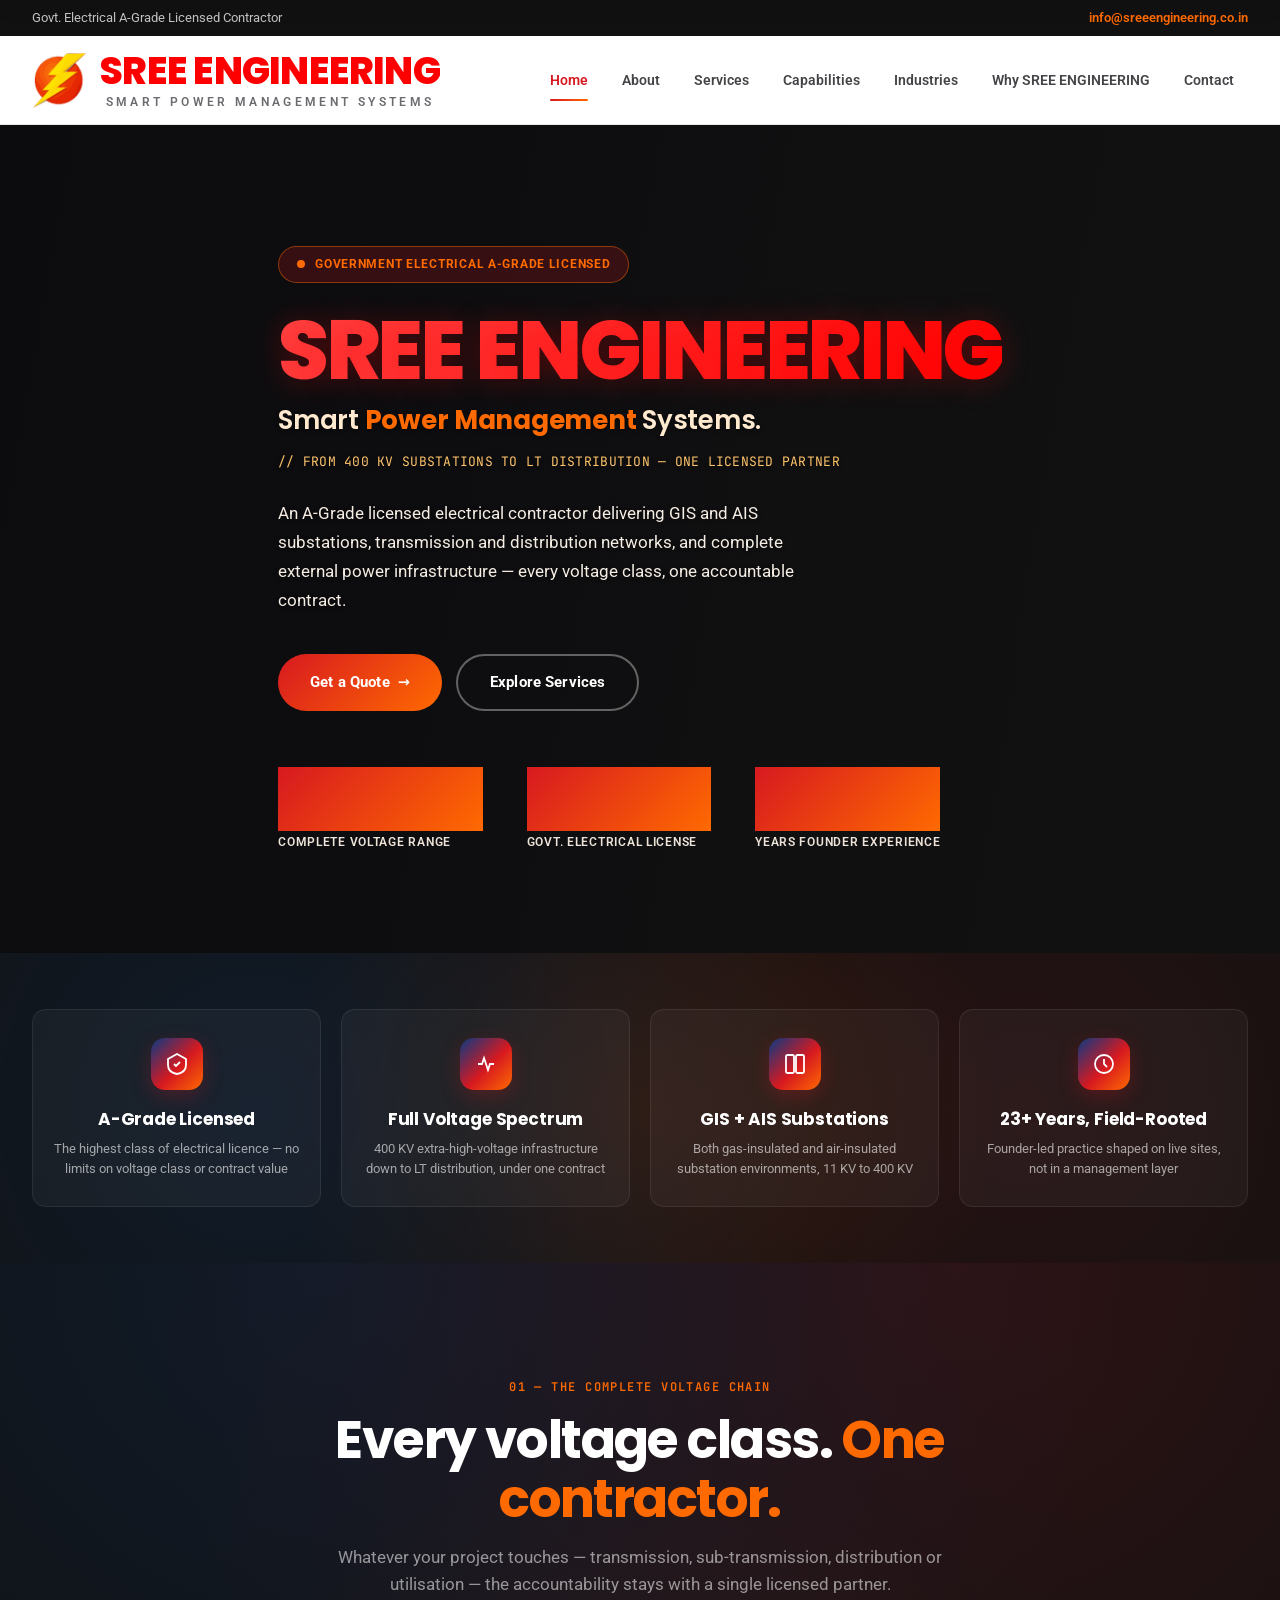
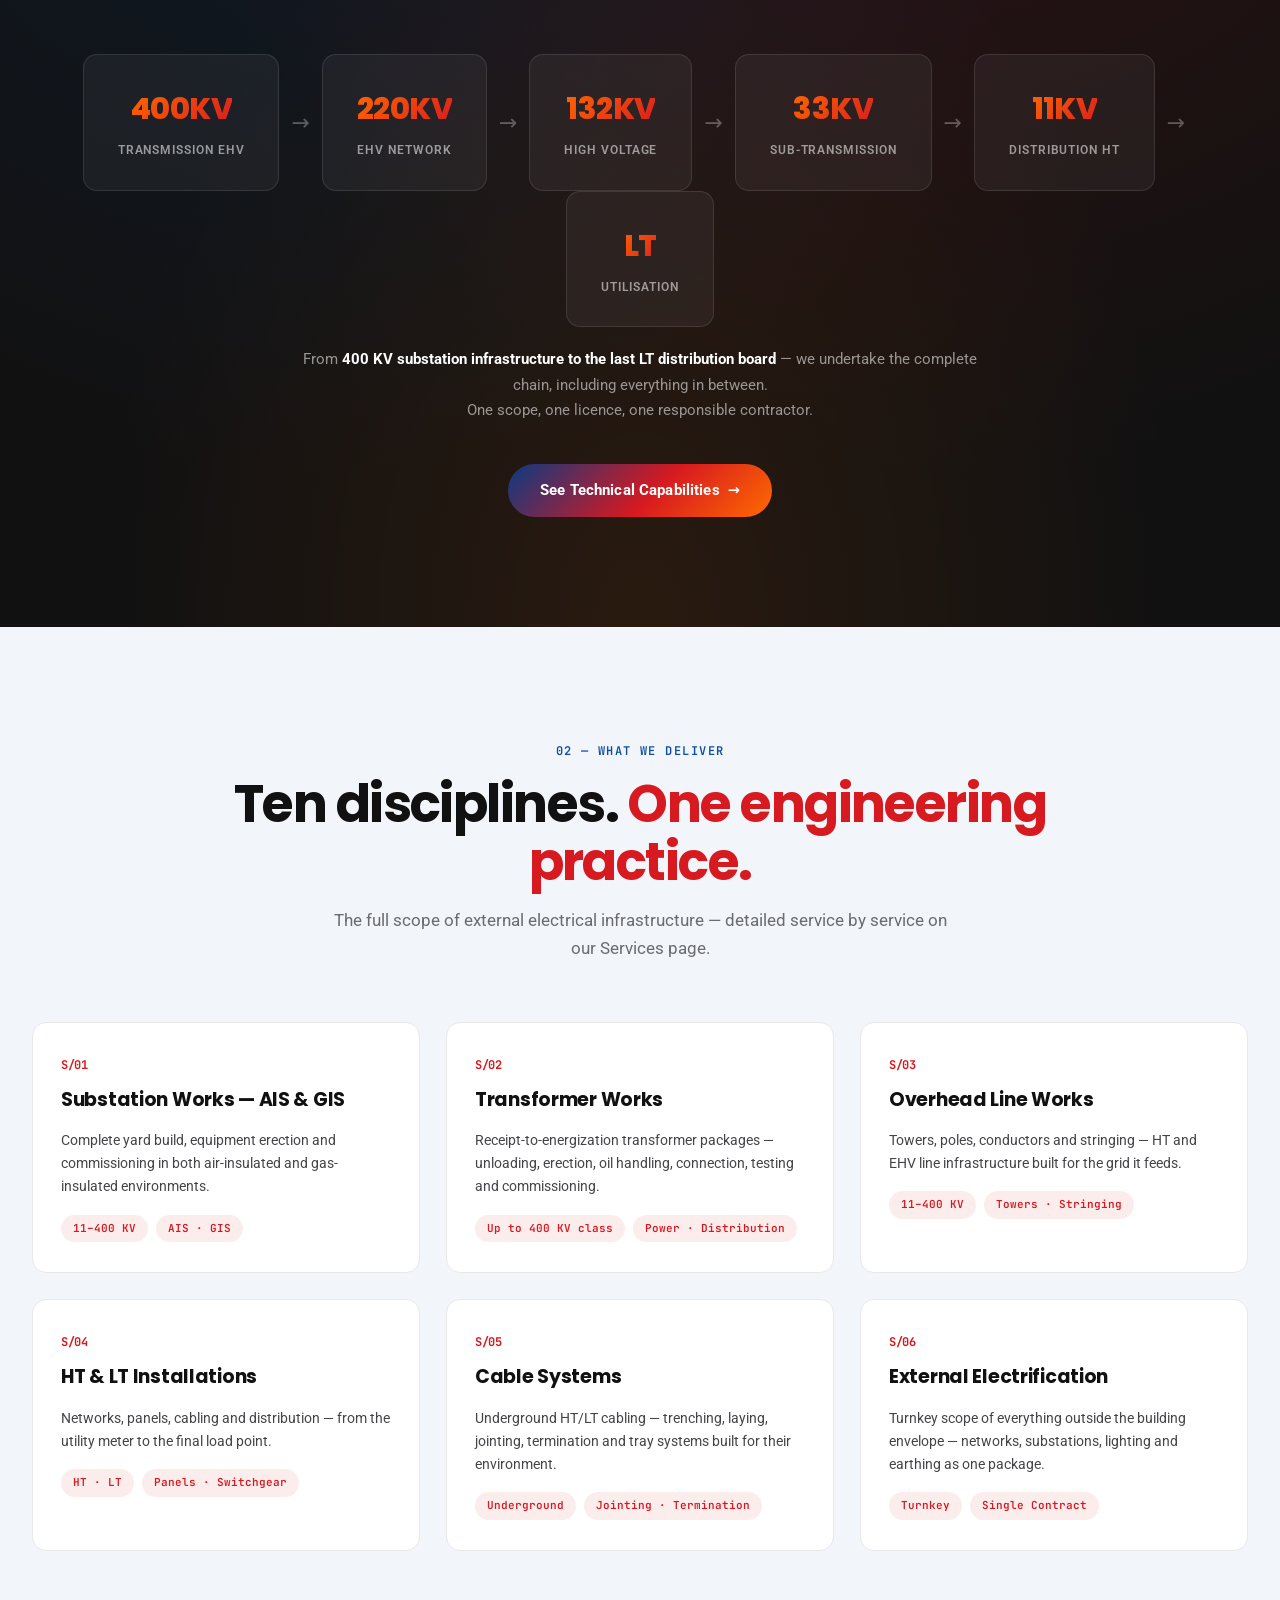
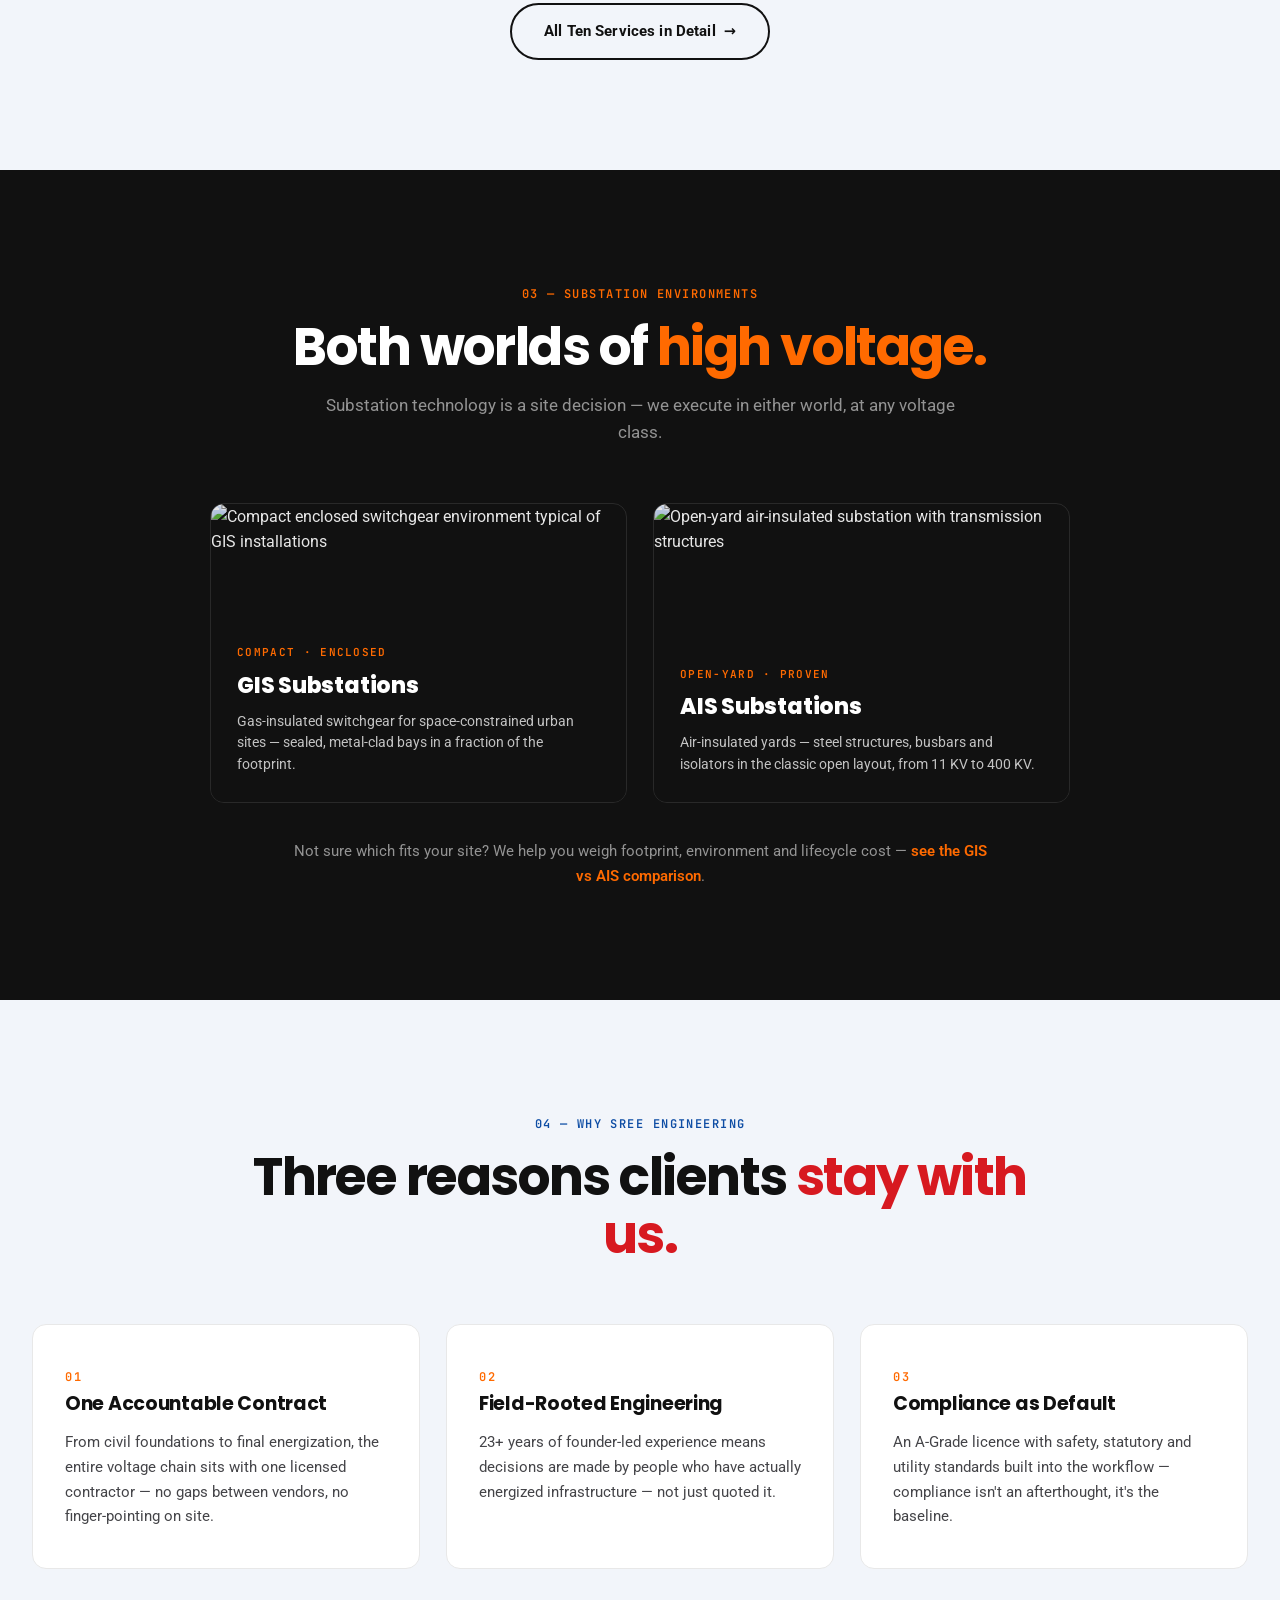
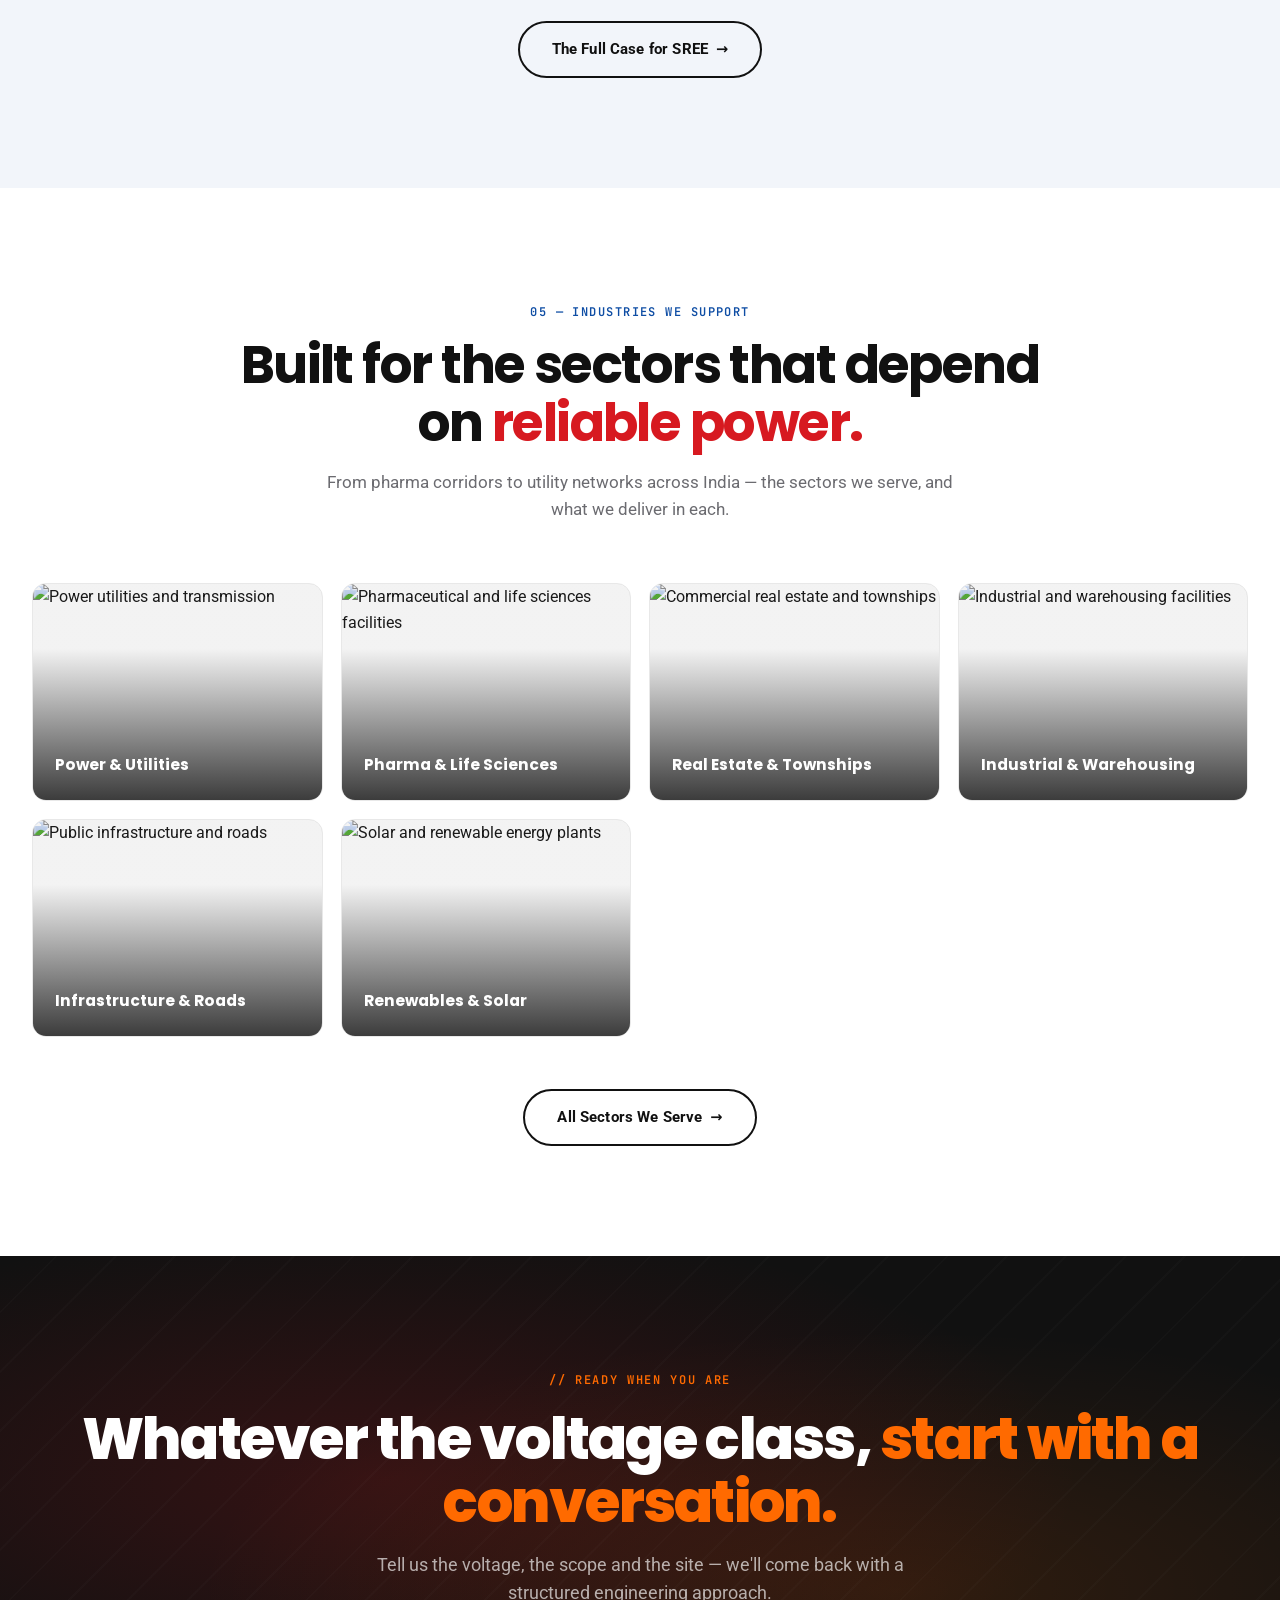
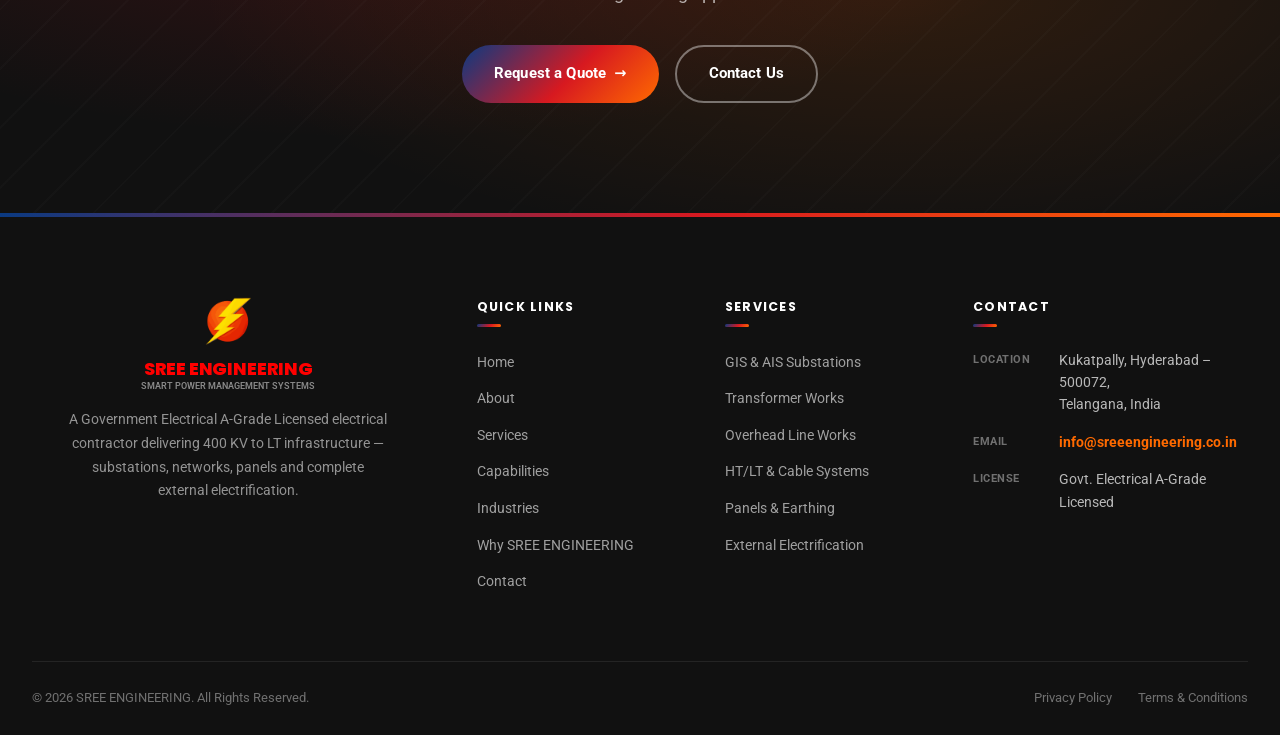
==== index.html @ fa4411ea "Tagline as one cohesive centered line (no justify); remove blue from hero (kicker, button, stats) an" ====
<!DOCTYPE html>
<html lang="en-IN">
<head>
<meta charset="UTF-8">
<meta name="viewport" content="width=device-width, initial-scale=1.0">
<title>SREE ENGINEERING | Electrical Contractor — 400 KV to LT, Substations, HT/LT Works | Pan-India</title>
<meta name="description" content="SREE ENGINEERING — Government Electrical A-Grade Licensed electrical contractor. GIS & AIS substations, 400 KV to 11 KV networks, transformer works, HT/LT installations, underground cabling, panels, earthing and turnkey external electrification — delivered across India.">
<meta name="author" content="SREE ENGINEERING">
<meta name="robots" content="index, follow">
<link rel="canonical" href="https://vvrrk.github.io/sree-engineering-preview/">
<meta property="og:type" content="website">
<meta property="og:title" content="SREE ENGINEERING — Smart Power Management Systems">
<meta property="og:description" content="Government Electrical A-Grade Licensed contractor. From 400 KV substations to LT distribution — one licensed partner for the complete voltage chain.">
<meta property="og:locale" content="en_IN">
<meta name="keywords" content="electrical contractor, GIS substation contractor, AIS substation, 400KV, 220KV, 132KV, 33KV, 11KV, HT LT electrical works, transformer installation, underground cabling, electrical panels, external electrification, electrical infrastructure india">
<link rel="icon" type="image/png" href="assets/logo.png">
<link rel="preconnect" href="https://fonts.googleapis.com">
<link rel="preconnect" href="https://fonts.gstatic.com" crossorigin>
<link href="https://fonts.googleapis.com/css2?family=Poppins:wght@300;400;500;600;700;800&family=Roboto:wght@300;400;500;700&family=JetBrains+Mono:wght@400;500;600&display=swap" rel="stylesheet">
<link rel="stylesheet" href="assets/style.css?v=3">
<script type="application/ld+json">
{"@context":"https://schema.org","@type":"ElectricalContractor","name":"SREE ENGINEERING",
"description":"Government Electrical A-Grade Licensed external electrical contracting firm delivering EHV, HT, LT and allied electrical infrastructure solutions.",
"slogan":"Smart Power Management Systems.","areaServed":["India","Telangana","Hyderabad"],
"email":"info@sreeengineering.co.in","url":"https://vvrrk.github.io/sree-engineering-preview/",
"address":{"@type":"PostalAddress","addressLocality":"Kukatpally","addressRegion":"Telangana","postalCode":"500072","addressCountry":"IN"},
"knowsAbout":["GIS Substations","AIS Substations","400 KV Substation Works","220 KV Substations","132 KV Substations","33 KV Substations","11 KV Distribution","HT Electrical Works","LT Electrical Works","Transformer Installation","Overhead Line Works","Underground Cabling","Electrical Panels","Earthing and Lightning Protection","External Electrification"]}
</script>
</head>
<body>

<div class="topbar">
  <div class="wrap">
    <span class="hide-m">Govt. Electrical A-Grade Licensed Contractor</span>
    <span class="em">info@sreeengineering.co.in</span>
  </div>
</div>

<header class="nav" id="nav">
  <div class="wrap nav-inner">
    <a href="index.html" class="brand" aria-label="SREE ENGINEERING home">
      <img src="assets/logo.png" alt="SREE ENGINEERING logo" class="brand-mark">
      <span class="brand-text"><span class="brand-name">SREE ENGINEERING</span><span class="brand-tag">Smart Power Management Systems</span></span>
    </a>
    <div class="nav-right">
      <nav class="nav-links" aria-label="Primary">
        <a href="index.html" class="active">Home</a>
        <a href="about.html">About</a>
        <a href="services.html">Services</a>
        <a href="capabilities.html">Capabilities</a>
        <a href="industries.html">Industries</a>
        <a href="why-sree.html">Why SREE ENGINEERING</a>
        <a href="contact.html">Contact</a>
      </nav>
      <button class="burger" id="burger" aria-label="Open menu"><span></span><span></span><span></span></button>
    </div>
  </div>
</header>
<div class="mobile-menu" id="mobileMenu">
  <a href="index.html" class="active">Home</a><a href="about.html">About</a><a href="services.html">Services</a><a href="capabilities.html">Capabilities</a><a href="industries.html">Industries</a><a href="why-sree.html">Why SREE ENGINEERING</a><a href="contact.html">Contact</a>
</div>

<section class="hero" id="home">
  <div class="hero-img"><img src="https://images.pexels.com/photos/25537595/pexels-photo-25537595.jpeg?auto=compress&cs=tinysrgb&w=1920" alt="High-voltage air-insulated substation with steel lattice gantries and bus structures at dusk" fetchpriority="high"></div>
  <div class="hero-overlay"></div>
  <div class="wrap hero-content">
    <div class="hero-kicker"><span class="dot"></span> Government Electrical A-Grade Licensed</div>
    <h1>SREE ENGINEERING</h1>
    <p class="sub">Smart <b>Power Management</b> Systems.</p>
    <p class="tag">// FROM 400 KV SUBSTATIONS TO LT DISTRIBUTION — ONE LICENSED PARTNER</p>
    <p class="desc">An A-Grade licensed electrical contractor delivering GIS and AIS substations, transmission and distribution networks, and complete external power infrastructure — every voltage class, one accountable contract.</p>
    <div class="hero-cta">
      <a href="contact.html" class="btn btn-primary">Get a Quote <span class="arr">&rarr;</span></a>
      <a href="services.html" class="btn btn-outline">Explore Services</a>
    </div>
    <div class="hero-stats">
      <div class="hero-stat"><div class="v">400KV&ndash;LT</div><div class="l">Complete Voltage Range</div></div>
      <div class="hero-stat"><div class="v">A-GRADE</div><div class="l">Govt. Electrical License</div></div>
      <div class="hero-stat"><div class="v">23+</div><div class="l">Years Founder Experience</div></div>
    </div>
  </div>
</section>

<section class="cred">
  <div class="wrap">
    <div class="cred-grid">
      <div class="cred-item reveal">
        <span class="ic"><svg width="24" height="24" viewBox="0 0 24 24" fill="none" stroke="currentColor" stroke-width="1.8"><path d="M12 2 3 7v6c0 5 3.5 8 9 9 5.5-1 9-4 9-9V7z"/><path d="m9 12 2 2 4-4"/></svg></span>
        <h4>A-Grade Licensed</h4><p>The highest class of electrical licence — no limits on voltage class or contract value</p>
      </div>
      <div class="cred-item reveal" data-d="1">
        <span class="ic"><svg width="24" height="24" viewBox="0 0 24 24" fill="none" stroke="currentColor" stroke-width="1.8"><path d="M4 12h4l2-6 4 12 2-6h4"/></svg></span>
        <h4>Full Voltage Spectrum</h4><p>400 KV extra-high-voltage infrastructure down to LT distribution, under one contract</p>
      </div>
      <div class="cred-item reveal" data-d="2">
        <span class="ic"><svg width="24" height="24" viewBox="0 0 24 24" fill="none" stroke="currentColor" stroke-width="1.8"><rect x="3" y="3" width="8" height="18" rx="1.5"/><rect x="13" y="3" width="8" height="18" rx="1.5"/></svg></span>
        <h4>GIS + AIS Substations</h4><p>Both gas-insulated and air-insulated substation environments, 11 KV to 400 KV</p>
      </div>
      <div class="cred-item reveal" data-d="3">
        <span class="ic"><svg width="24" height="24" viewBox="0 0 24 24" fill="none" stroke="currentColor" stroke-width="1.8"><circle cx="12" cy="12" r="9"/><path d="M12 7v5l3 3"/></svg></span>
        <h4>23+ Years, Field-Rooted</h4><p>Founder-led practice shaped on live sites, not in a management layer</p>
      </div>
    </div>
  </div>
</section>

<section class="cap-section">
  <div class="wrap">
    <div class="section-head center reveal" style="margin-bottom:56px;">
      <span class="eyebrow center" style="color:var(--orange);">01 &mdash; The Complete Voltage Chain</span>
      <h2 style="color:#fff;">Every voltage class. <span style="color:var(--orange);">One contractor.</span></h2>
      <p style="color:rgba(255,255,255,.55);">Whatever your project touches — transmission, sub-transmission, distribution or utilisation — the accountability stays with a single licensed partner.</p>
    </div>
    <div class="cap-rail reveal" data-d="1">
      <div class="cap-node"><span class="kv">400KV</span><span class="lbl">Transmission EHV</span></div>
      <span class="cap-arrow">&rarr;</span>
      <div class="cap-node"><span class="kv">220KV</span><span class="lbl">EHV Network</span></div>
      <span class="cap-arrow">&rarr;</span>
      <div class="cap-node"><span class="kv">132KV</span><span class="lbl">High Voltage</span></div>
      <span class="cap-arrow">&rarr;</span>
      <div class="cap-node"><span class="kv">33KV</span><span class="lbl">Sub-Transmission</span></div>
      <span class="cap-arrow">&rarr;</span>
      <div class="cap-node"><span class="kv">11KV</span><span class="lbl">Distribution HT</span></div>
      <span class="cap-arrow">&rarr;</span>
      <div class="cap-node"><span class="kv">LT</span><span class="lbl">Utilisation</span></div>
    </div>
    <p class="cap-note reveal" data-d="2">From <strong>400 KV substation infrastructure to the last LT distribution board</strong> — we undertake the complete chain, including everything in between.<br>One scope, one licence, one responsible contractor.</p>
    <div style="text-align:center;margin-top:40px;" class="reveal" data-d="2">
      <a href="capabilities.html" class="btn btn-primary">See Technical Capabilities <span class="arr">&rarr;</span></a>
    </div>
  </div>
</section>

<section class="section grey" id="services">
  <div class="wrap">
    <div class="section-head center reveal">
      <span class="eyebrow center">02 &mdash; What We Deliver</span>
      <h2>Ten disciplines. <span class="r">One engineering practice.</span></h2>
      <p>The full scope of external electrical infrastructure — detailed service by service on our Services page.</p>
    </div>
    <div class="svc-grid">
      <div class="svc-card reveal">
        <div class="svc-body" style="padding:30px 28px;">
          <h3><span class="svc-n" style="font-family:var(--font-m);font-size:12px;color:var(--red);display:block;margin-bottom:10px;">S/01</span>Substation Works &mdash; AIS & GIS</h3>
          <p style="font-size:14px;color:var(--text2);line-height:1.65;margin-bottom:16px;">Complete yard build, equipment erection and commissioning in both air-insulated and gas-insulated environments.</p>
          <div style="display:flex;gap:8px;flex-wrap:wrap;"><span style="font-family:var(--font-m);font-size:11px;font-weight:600;padding:5px 12px;border-radius:100px;background:var(--red-soft);color:var(--red);">11&ndash;400 KV</span><span style="font-family:var(--font-m);font-size:11px;font-weight:600;padding:5px 12px;border-radius:100px;background:var(--red-soft);color:var(--red);">AIS &middot; GIS</span></div>
        </div>
      </div>
      <div class="svc-card reveal" data-d="1">
        <div class="svc-body" style="padding:30px 28px;">
          <h3><span class="svc-n" style="font-family:var(--font-m);font-size:12px;color:var(--red);display:block;margin-bottom:10px;">S/02</span>Transformer Works</h3>
          <p style="font-size:14px;color:var(--text2);line-height:1.65;margin-bottom:16px;">Receipt-to-energization transformer packages — unloading, erection, oil handling, connection, testing and commissioning.</p>
          <div style="display:flex;gap:8px;flex-wrap:wrap;"><span style="font-family:var(--font-m);font-size:11px;font-weight:600;padding:5px 12px;border-radius:100px;background:var(--red-soft);color:var(--red);">Up to 400 KV class</span><span style="font-family:var(--font-m);font-size:11px;font-weight:600;padding:5px 12px;border-radius:100px;background:var(--red-soft);color:var(--red);">Power &middot; Distribution</span></div>
        </div>
      </div>
      <div class="svc-card reveal" data-d="2">
        <div class="svc-body" style="padding:30px 28px;">
          <h3><span class="svc-n" style="font-family:var(--font-m);font-size:12px;color:var(--red);display:block;margin-bottom:10px;">S/03</span>Overhead Line Works</h3>
          <p style="font-size:14px;color:var(--text2);line-height:1.65;margin-bottom:16px;">Towers, poles, conductors and stringing — HT and EHV line infrastructure built for the grid it feeds.</p>
          <div style="display:flex;gap:8px;flex-wrap:wrap;"><span style="font-family:var(--font-m);font-size:11px;font-weight:600;padding:5px 12px;border-radius:100px;background:var(--red-soft);color:var(--red);">11&ndash;400 KV</span><span style="font-family:var(--font-m);font-size:11px;font-weight:600;padding:5px 12px;border-radius:100px;background:var(--red-soft);color:var(--red);">Towers &middot; Stringing</span></div>
        </div>
      </div>
      <div class="svc-card reveal">
        <div class="svc-body" style="padding:30px 28px;">
          <h3><span class="svc-n" style="font-family:var(--font-m);font-size:12px;color:var(--red);display:block;margin-bottom:10px;">S/04</span>HT & LT Installations</h3>
          <p style="font-size:14px;color:var(--text2);line-height:1.65;margin-bottom:16px;">Networks, panels, cabling and distribution — from the utility meter to the final load point.</p>
          <div style="display:flex;gap:8px;flex-wrap:wrap;"><span style="font-family:var(--font-m);font-size:11px;font-weight:600;padding:5px 12px;border-radius:100px;background:var(--red-soft);color:var(--red);">HT &middot; LT</span><span style="font-family:var(--font-m);font-size:11px;font-weight:600;padding:5px 12px;border-radius:100px;background:var(--red-soft);color:var(--red);">Panels &middot; Switchgear</span></div>
        </div>
      </div>
      <div class="svc-card reveal" data-d="1">
        <div class="svc-body" style="padding:30px 28px;">
          <h3><span class="svc-n" style="font-family:var(--font-m);font-size:12px;color:var(--red);display:block;margin-bottom:10px;">S/05</span>Cable Systems</h3>
          <p style="font-size:14px;color:var(--text2);line-height:1.65;margin-bottom:16px;">Underground HT/LT cabling — trenching, laying, jointing, termination and tray systems built for their environment.</p>
          <div style="display:flex;gap:8px;flex-wrap:wrap;"><span style="font-family:var(--font-m);font-size:11px;font-weight:600;padding:5px 12px;border-radius:100px;background:var(--red-soft);color:var(--red);">Underground</span><span style="font-family:var(--font-m);font-size:11px;font-weight:600;padding:5px 12px;border-radius:100px;background:var(--red-soft);color:var(--red);">Jointing &middot; Termination</span></div>
        </div>
      </div>
      <div class="svc-card reveal" data-d="2">
        <div class="svc-body" style="padding:30px 28px;">
          <h3><span class="svc-n" style="font-family:var(--font-m);font-size:12px;color:var(--red);display:block;margin-bottom:10px;">S/06</span>External Electrification</h3>
          <p style="font-size:14px;color:var(--text2);line-height:1.65;margin-bottom:16px;">Turnkey scope of everything outside the building envelope — networks, substations, lighting and earthing as one package.</p>
          <div style="display:flex;gap:8px;flex-wrap:wrap;"><span style="font-family:var(--font-m);font-size:11px;font-weight:600;padding:5px 12px;border-radius:100px;background:var(--red-soft);color:var(--red);">Turnkey</span><span style="font-family:var(--font-m);font-size:11px;font-weight:600;padding:5px 12px;border-radius:100px;background:var(--red-soft);color:var(--red);">Single Contract</span></div>
        </div>
      </div>
    </div>
    <div style="text-align:center;margin-top:52px;" class="reveal" data-d="1">
      <a href="services.html" class="btn btn-outline">All Ten Services in Detail <span class="arr">&rarr;</span></a>
    </div>
  </div>
</section>

<section class="section why-section" id="types">
  <div class="wrap">
    <div class="section-head center reveal" style="margin-bottom:56px;">
      <span class="eyebrow center">03 &mdash; Substation Environments</span>
      <h2 style="color:#fff;">Both worlds of <span style="color:var(--orange);">high voltage.</span></h2>
      <p style="color:rgba(255,255,255,.55);">Substation technology is a site decision — we execute in either world, at any voltage class.</p>
    </div>
    <div class="type-grid reveal" data-d="1">
      <div class="type-card">
        <img src="https://images.pexels.com/photos/38217230/pexels-photo-38217230.jpeg?auto=compress&cs=tinysrgb&w=1000" alt="Compact enclosed switchgear environment typical of GIS installations" loading="lazy">
        <div class="bd">
          <span class="k">COMPACT &middot; ENCLOSED</span>
          <h4>GIS Substations</h4>
          <p>Gas-insulated switchgear for space-constrained urban sites — sealed, metal-clad bays in a fraction of the footprint.</p>
        </div>
      </div>
      <div class="type-card">
        <img src="https://images.pexels.com/photos/33041841/pexels-photo-33041841.jpeg?auto=compress&cs=tinysrgb&w=1000" alt="Open-yard air-insulated substation with transmission structures" loading="lazy">
        <div class="bd">
          <span class="k">OPEN-YARD &middot; PROVEN</span>
          <h4>AIS Substations</h4>
          <p>Air-insulated yards — steel structures, busbars and isolators in the classic open layout, from 11 KV to 400 KV.</p>
        </div>
      </div>
    </div>
    <p class="cap-note reveal" data-d="2" style="margin-top:36px;">Not sure which fits your site? We help you weigh footprint, environment and lifecycle cost — <a href="capabilities.html" style="color:var(--orange);font-weight:600;">see the GIS vs AIS comparison</a>.</p>
  </div>
</section>

<section class="section grey" id="why">
  <div class="wrap">
    <div class="section-head center reveal">
      <span class="eyebrow center">04 &mdash; Why SREE ENGINEERING</span>
      <h2>Three reasons clients <span class="r">stay with us.</span></h2>
    </div>
    <div class="why-grid">
      <div class="why-card reveal"><span class="num">01</span><h3>One Accountable Contract</h3><p>From civil foundations to final energization, the entire voltage chain sits with one licensed contractor — no gaps between vendors, no finger-pointing on site.</p></div>
      <div class="why-card reveal" data-d="1"><span class="num">02</span><h3>Field-Rooted Engineering</h3><p>23+ years of founder-led experience means decisions are made by people who have actually energized infrastructure — not just quoted it.</p></div>
      <div class="why-card reveal" data-d="2"><span class="num">03</span><h3>Compliance as Default</h3><p>An A-Grade licence with safety, statutory and utility standards built into the workflow — compliance isn't an afterthought, it's the baseline.</p></div>
    </div>
    <div style="text-align:center;margin-top:52px;" class="reveal" data-d="1">
      <a href="why-sree.html" class="btn btn-outline">The Full Case for SREE <span class="arr">&rarr;</span></a>
    </div>
  </div>
</section>

<section class="section" id="industries">
  <div class="wrap">
    <div class="section-head center reveal">
      <span class="eyebrow center">05 &mdash; Industries We Support</span>
      <h2>Built for the sectors that depend on <span class="r">reliable power.</span></h2>
      <p>From pharma corridors to utility networks across India — the sectors we serve, and what we deliver in each.</p>
    </div>
    <div class="ind-grid reveal" data-d="1">
      <div class="ind-cell"><img src="https://images.pexels.com/photos/30407423/pexels-photo-30407423.jpeg?auto=compress&cs=tinysrgb&w=600" alt="Power utilities and transmission" loading="lazy"><span class="ct"><span class="nm">Power & Utilities</span></span></div>
      <div class="ind-cell"><img src="https://images.pexels.com/photos/32032374/pexels-photo-32032374.jpeg?auto=compress&cs=tinysrgb&w=600" alt="Pharmaceutical and life sciences facilities" loading="lazy"><span class="ct"><span class="nm">Pharma & Life Sciences</span></span></div>
      <div class="ind-cell"><img src="https://images.pexels.com/photos/9889065/pexels-photo-9889065.jpeg?auto=compress&cs=tinysrgb&w=600" alt="Commercial real estate and townships" loading="lazy"><span class="ct"><span class="nm">Real Estate & Townships</span></span></div>
      <div class="ind-cell"><img src="https://images.pexels.com/photos/35767051/pexels-photo-35767051.jpeg?auto=compress&cs=tinysrgb&w=600" alt="Industrial and warehousing facilities" loading="lazy"><span class="ct"><span class="nm">Industrial & Warehousing</span></span></div>
      <div class="ind-cell"><img src="https://images.pexels.com/photos/15345341/pexels-photo-15345341.jpeg?auto=compress&cs=tinysrgb&w=600" alt="Public infrastructure and roads" loading="lazy"><span class="ct"><span class="nm">Infrastructure & Roads</span></span></div>
      <div class="ind-cell"><img src="https://images.pexels.com/photos/37061434/pexels-photo-37061434.jpeg?auto=compress&cs=tinysrgb&w=600" alt="Solar and renewable energy plants" loading="lazy"><span class="ct"><span class="nm">Renewables & Solar</span></span></div>
    </div>
    <div style="text-align:center;margin-top:52px;" class="reveal" data-d="1">
      <a href="industries.html" class="btn btn-outline">All Sectors We Serve <span class="arr">&rarr;</span></a>
    </div>
  </div>
</section>

<section class="cta-band">
  <div class="wrap cta-inner">
    <span class="eyebrow-c reveal">// READY WHEN YOU ARE</span>
    <h2 class="reveal" data-d="1">Whatever the voltage class, <span class="o">start with a conversation.</span></h2>
    <p class="reveal" data-d="2">Tell us the voltage, the scope and the site — we'll come back with a structured engineering approach.</p>
    <div class="cta-actions reveal" data-d="3">
      <a href="contact.html" class="btn btn-primary">Request a Quote <span class="arr">&rarr;</span></a>
      <a href="contact.html" class="btn btn-outline" style="border-color:rgba(255,255,255,.4);color:#fff;">Contact Us</a>
    </div>
  </div>
</section>

<footer>
  <div class="wrap">
    <div class="foot-grid">
      <div class="foot-brand">
        <img src="assets/logo.png" alt="SREE ENGINEERING logo" class="brand-mark">
        <span class="bn-wrap"><span class="bn">SREE ENGINEERING</span><span class="bt">Smart Power Management Systems</span></span>
        <p>A Government Electrical A-Grade Licensed electrical contractor delivering 400 KV to LT infrastructure — substations, networks, panels and complete external electrification.</p>
      </div>
      <div class="foot-col">
        <h5>Quick Links</h5>
        <ul>
          <li><a href="index.html">Home</a></li>
          <li><a href="about.html">About</a></li>
          <li><a href="services.html">Services</a></li>
          <li><a href="capabilities.html">Capabilities</a></li>
          <li><a href="industries.html">Industries</a></li>
          <li><a href="why-sree.html">Why SREE ENGINEERING</a></li>
          <li><a href="contact.html">Contact</a></li>
        </ul>
      </div>
      <div class="foot-col">
        <h5>Services</h5>
        <ul>
          <li><a href="services.html">GIS & AIS Substations</a></li>
          <li><a href="services.html">Transformer Works</a></li>
          <li><a href="services.html">Overhead Line Works</a></li>
          <li><a href="services.html">HT/LT & Cable Systems</a></li>
          <li><a href="services.html">Panels & Earthing</a></li>
          <li><a href="services.html">External Electrification</a></li>
        </ul>
      </div>
      <div class="foot-col foot-contact">
        <h5>Contact</h5>
        <div class="row"><div class="k">Location</div><div class="v">Kukatpally, Hyderabad &ndash; 500072,<br>Telangana, India</div></div>
        <div class="row"><div class="k">Email</div><div class="v"><a href="mailto:info@sreeengineering.co.in">info@sreeengineering.co.in</a></div></div>
        <div class="row"><div class="k">License</div><div class="v">Govt. Electrical A-Grade Licensed</div></div>
      </div>
    </div>
    <div class="foot-bottom">
      <p>&copy; <span id="year"></span> SREE ENGINEERING. All Rights Reserved.</p>
      <div class="lnks"><a href="#">Privacy Policy</a><a href="#">Terms & Conditions</a></div>
    </div>
  </div>
</footer>

<script src="assets/main.js"></script>
</body>
</html>
---- assets/style.css ----
:root{
  --white:#FFFFFF;--grey:#F5F5F5;--grey2:#EFEFEF;--grey3:#E8E8E8;
  --charcoal:#111111;--text:#1a1a1a;--text2:#444448;--dim:#6b6b70;--faint:#9a9aa0;
  --red:#D71920;--red-dark:#B0151B;--red-bright:#E5252D;--red-soft:rgba(215,25,32,.08);--red-glow:rgba(215,25,32,.25);
  --blue:#0E4DA4;--blue-dark:#0A3A82;--blue-bright:#3B82F6;--blue-soft:rgba(14,77,164,.08);--blue-glow:rgba(14,77,164,.3);
  --orange:#FF6A00;--orange-dark:#E55F00;--orange-soft:rgba(255,106,0,.08);--orange-glow:rgba(255,106,0,.3);
  --grad:linear-gradient(135deg,#0A3A82 0%,#D71920 55%,#FF6A00 100%);
  --grad-red:linear-gradient(135deg,#FF3030,#D71920);
  --font-d:'Poppins',system-ui,sans-serif;
  --font-b:'Roboto',system-ui,sans-serif;
  --font-m:'JetBrains Mono',monospace;
  --maxw:1280px;
  --r:14px;
  --ease:cubic-bezier(.22,1,.36,1);
  --shadow:0 4px 24px rgba(0,0,0,.06);
  --shadow-lg:0 16px 48px rgba(0,0,0,.10);
}
*,*::before,*::after{margin:0;padding:0;box-sizing:border-box}
html{scroll-behavior:smooth;font-size:16px}
body{font-family:var(--font-b);background:var(--white);color:var(--text);line-height:1.6;-webkit-font-smoothing:antialiased;overflow-x:hidden}
a{color:inherit;text-decoration:none}
img{display:block;max-width:100%;height:auto}
.wrap{max-width:var(--maxw);margin:0 auto;padding:0 32px}
@media(max-width:640px){.wrap{padding:0 20px}}
::selection{background:var(--orange);color:#fff}

/* ============ TOP BAR ============ */
.topbar{background:var(--charcoal);color:#fff;font-size:12.5px;padding:8px 0}
.topbar .wrap{display:flex;justify-content:space-between;align-items:center;gap:16px}
.topbar span{color:rgba(255,255,255,.75)}
.topbar .em{color:var(--orange);font-weight:600}
@media(max-width:700px){.topbar .hide-m{display:none}}

/* ============ NAV ============ */
.nav{position:sticky;top:0;z-index:1000;background:rgba(255,255,255,.92);backdrop-filter:blur(16px);-webkit-backdrop-filter:blur(16px);border-bottom:1px solid var(--grey3);transition:box-shadow .3s}
.nav.scrolled{box-shadow:var(--shadow)}
.nav-inner{display:flex;align-items:center;justify-content:space-between;height:88px}
.brand{display:flex;align-items:center;gap:14px}
.brand-mark{height:56px;width:auto}
.brand-text{display:flex;flex-direction:column;line-height:1.08}
.brand-name{font-family:var(--font-d);font-weight:800;font-size:38px;letter-spacing:-.02em;color:#FF0000;white-space:nowrap}
.brand-tag{font-size:12px;color:var(--dim);letter-spacing:.28em;text-transform:uppercase;font-weight:600;white-space:nowrap;text-align:center;line-height:1.3;margin-top:4px}
.nav-links{display:flex;gap:6px;align-items:center}
.nav-links a{font-size:14px;font-weight:600;color:var(--text2);padding:8px 14px;border-radius:8px;transition:all .25s var(--ease);position:relative}
.nav-links a:hover{color:var(--charcoal);background:var(--grey)}
.nav-links a.active{color:var(--red)}
.nav-links a.active::after{content:'';position:absolute;bottom:-2px;left:14px;right:14px;height:2.5px;background:linear-gradient(135deg,var(--red),var(--orange));border-radius:2px}
.nav-cta{font-size:13.5px;font-weight:700;padding:10px 22px;border-radius:100px;background:var(--grad);color:#fff;transition:all .3s var(--ease);white-space:nowrap}
.nav-cta:hover{box-shadow:0 6px 24px var(--red-glow);transform:translateY(-1px)}
.burger{display:none;flex-direction:column;gap:5px;background:none;border:none;cursor:pointer;padding:8px}
.burger span{width:24px;height:2.5px;background:var(--charcoal);border-radius:2px;transition:all .3s}
.burger.open span:nth-child(1){transform:rotate(45deg) translate(5px,5px)}
.burger.open span:nth-child(2){opacity:0}
.burger.open span:nth-child(3){transform:rotate(-45deg) translate(7px,-7px)}
@media(max-width:1060px){.nav-links,.nav-cta{display:none}.burger{display:flex}}
.mobile-menu{position:fixed;top:88px;left:0;right:0;z-index:999;background:#fff;border-bottom:1px solid var(--grey3);box-shadow:var(--shadow-lg);display:flex;flex-direction:column;padding:12px 32px 20px;gap:2px;transform:translateY(-130%);transition:transform .35s var(--ease)}
.mobile-menu.open{transform:translateY(0)}
.mobile-menu a{padding:13px 8px;font-size:15.5px;font-weight:600;border-bottom:1px solid var(--grey);color:var(--text)}
.mobile-menu a.active{color:var(--red)}
.mobile-menu a:last-of-type{border:none}

/* ============ HERO ============ */
.hero{position:relative;min-height:92vh;display:flex;align-items:center;overflow:hidden;background:var(--charcoal)}
.hero-img{position:absolute;inset:0;z-index:0}
.hero-img img{width:100%;height:100%;object-fit:cover}
.hero-overlay{position:absolute;inset:0;z-index:1;background:linear-gradient(100deg,rgba(12,12,15,.92) 0%,rgba(12,12,15,.78) 34%,rgba(15,15,18,.38) 62%,rgba(15,15,18,.06) 100%)}
.hero-content{position:relative;z-index:2;padding:100px 0 80px}
.hero-kicker{display:inline-flex;align-items:center;gap:10px;padding:8px 18px;border-radius:100px;background:rgba(215,25,32,.20);border:1px solid rgba(255,106,0,.45);font-size:12px;font-weight:700;letter-spacing:.06em;text-transform:uppercase;color:var(--orange);margin-bottom:26px}
.hero-kicker .dot{width:8px;height:8px;border-radius:50%;background:var(--orange);animation:pulse 2s infinite}
@keyframes pulse{0%,100%{box-shadow:0 0 0 0 var(--orange-glow)}50%{box-shadow:0 0 0 8px transparent}}
.hero h1{font-family:var(--font-d);font-weight:800;font-size:clamp(40px,6.5vw,86px);line-height:1.0;letter-spacing:-.04em;background:linear-gradient(135deg,#FF4545,#FF0000);-webkit-background-clip:text;background-clip:text;-webkit-text-fill-color:transparent;color:#FF0000;margin-bottom:8px;text-shadow:0 2px 30px rgba(255,0,0,.28)}
.hero h1 .grad{background:var(--grad);-webkit-background-clip:text;background-clip:text;-webkit-text-fill-color:transparent}
.hero .sub{font-family:var(--font-d);font-weight:600;font-size:clamp(17px,2.4vw,26px);color:#FFE9CF;margin-bottom:10px;letter-spacing:-.01em;text-shadow:0 1px 4px rgba(0,0,0,.45)}
.hero .sub b{color:var(--orange);font-weight:700}
.hero .tag{font-family:var(--font-m);font-size:13px;color:#FFC46B;margin-bottom:28px;letter-spacing:.02em;text-shadow:0 1px 4px rgba(0,0,0,.45)}
.hero .desc{font-size:16.5px;color:#F5EDE4;max-width:560px;line-height:1.75;margin-bottom:38px;text-shadow:0 1px 4px rgba(0,0,0,.45)}
.hero-cta{display:flex;gap:14px;flex-wrap:wrap}
.btn{display:inline-flex;align-items:center;gap:8px;font-size:14.5px;font-weight:700;padding:15px 32px;border-radius:100px;cursor:pointer;border:none;transition:all .3s var(--ease);font-family:var(--font-b);letter-spacing:.01em}
.btn-primary{background:var(--grad);color:#fff}
.hero .btn-primary{background:linear-gradient(135deg,var(--red),var(--orange))}
.btn-primary:hover{box-shadow:0 10px 32px var(--red-glow);transform:translateY(-2px)}
.btn-outline{background:transparent;color:var(--charcoal);border:2px solid var(--charcoal)}
.hero .btn-outline{background:transparent;color:#fff;border:2px solid rgba(255,255,255,.35)}
.hero .btn-outline:hover{border-color:var(--orange);color:var(--orange)}
.btn-outline:hover{border-color:var(--red);color:var(--red);transform:translateY(-2px)}
.btn .arr{transition:transform .3s var(--ease)}
.btn:hover .arr{transform:translateX(4px)}
.hero-stats{display:flex;gap:44px;margin-top:56px;flex-wrap:wrap}
.hero-stat .v{font-family:var(--font-d);font-size:clamp(26px,3.5vw,40px);font-weight:800;letter-spacing:-.02em;background:var(--grad);-webkit-background-clip:text;background-clip:text;-webkit-text-fill-color:transparent}
.hero .hero-stat .v{background:linear-gradient(135deg,var(--red),var(--orange))}
.hero-stat .l{font-size:12px;color:#EDE3D8;text-transform:uppercase;letter-spacing:.06em;font-weight:600;margin-top:2px}
@media(max-width:700px){.hero-stats{gap:28px}}

/* ============ SECTIONS ============ */
.section{padding:110px 0}
.section.grey{background:#F2F5FA}
.eyebrow{font-family:var(--font-m);font-size:12px;font-weight:600;letter-spacing:.12em;text-transform:uppercase;color:var(--blue);display:inline-block;margin-bottom:14px;position:relative;padding-left:26px}
.eyebrow::before{content:'';position:absolute;left:0;top:50%;width:18px;height:2px;background:var(--grad)}
.eyebrow.center{padding-left:0;padding-bottom:0}
.eyebrow.center::before{display:none}
.section-head{margin-bottom:60px}
.section-head.center{text-align:center}
.section-head h2{font-family:var(--font-d);font-weight:700;font-size:clamp(30px,4.5vw,52px);line-height:1.12;letter-spacing:-.03em;color:var(--charcoal);max-width:820px}
.section-head.center h2{margin:0 auto 16px}
.section-head p{font-size:17px;color:var(--dim);max-width:640px;margin-top:14px}
.section-head.center p{margin-left:auto;margin-right:auto}
.section-head h2 .r{color:var(--red)}
.section-head h2 .o{color:var(--orange)}

/* ============ CREDIBILITY STRIP ============ */
.cred{background:var(--charcoal);padding:56px 0;position:relative;overflow:hidden}
.cred::before{content:'';position:absolute;inset:0;background:radial-gradient(circle at 20% 50%,rgba(14,77,164,.16),transparent 55%),radial-gradient(circle at 50% 50%,rgba(255,106,0,.10),transparent 55%),radial-gradient(circle at 80% 50%,rgba(215,25,32,.10),transparent 55%)}
.cred-grid{display:grid;grid-template-columns:repeat(4,1fr);gap:20px;position:relative;z-index:1}
@media(max-width:980px){.cred-grid{grid-template-columns:repeat(2,1fr)}}
@media(max-width:600px){.cred-grid{grid-template-columns:1fr}}
.cred-item{text-align:center;padding:28px 20px;border-radius:var(--r);background:rgba(255,255,255,.04);border:1px solid rgba(255,255,255,.08);transition:all .35s var(--ease)}
.cred-item:hover{background:rgba(255,255,255,.07);border-color:rgba(255,106,0,.4);transform:translateY(-4px)}
.cred-item .ic{display:inline-flex;width:52px;height:52px;border-radius:14px;background:var(--grad);color:#fff;align-items:center;justify-content:center;margin-bottom:16px;box-shadow:0 6px 20px var(--red-glow)}
.cred-item h4{font-family:var(--font-d);font-size:17px;font-weight:700;color:#fff;margin-bottom:6px;letter-spacing:-.01em}
.cred-item p{font-size:13px;color:rgba(255,255,255,.6);line-height:1.5}

/* ============ ABOUT ============ */
.about-grid{display:grid;grid-template-columns:1.05fr .95fr;gap:72px;align-items:center}
@media(max-width:980px){.about-grid{grid-template-columns:1fr;gap:44px}}
.about-body h2{font-family:var(--font-d);font-weight:700;font-size:clamp(28px,4vw,46px);line-height:1.14;letter-spacing:-.028em;color:var(--charcoal);margin:16px 0 26px}
.about-body h2 .r{color:var(--red)}
.about-body .lead{font-size:18px;font-weight:600;color:var(--text);margin-bottom:18px;line-height:1.55}
.about-body p{color:var(--text2);margin-bottom:16px;font-size:15.5px;line-height:1.75}
.about-checks{list-style:none;margin:26px 0 30px}
.about-checks li{padding:9px 0 9px 30px;position:relative;font-size:15px;font-weight:600;color:var(--text)}
.about-checks li::before{content:'';position:absolute;left:0;top:14px;width:18px;height:18px;border-radius:50%;background:var(--red-soft)}
.about-checks li::after{content:'';position:absolute;left:5px;top:19px;width:8px;height:4px;border-left:2px solid var(--red);border-bottom:2px solid var(--red);transform:rotate(-45deg)}
.about-link{color:var(--red);font-weight:700;font-size:15px}
.about-link:hover{color:var(--orange)}
.about-media{position:relative}
.about-media .frame{position:relative;border-radius:var(--r);overflow:hidden;box-shadow:var(--shadow-lg)}
.about-media .frame img{width:100%;height:520px;object-fit:cover}
.about-media .frame::after{content:'';position:absolute;inset:0;background:linear-gradient(180deg,transparent 50%,rgba(17,17,17,.55));pointer-events:none}
.about-media .badge{position:absolute;top:22px;left:22px;z-index:2;font-family:var(--font-m);font-size:11px;font-weight:600;letter-spacing:.1em;padding:8px 16px;border-radius:100px;background:var(--grad);color:#fff;box-shadow:0 4px 16px var(--red-glow)}
.about-media .exp{position:absolute;bottom:-28px;right:-18px;z-index:3;background:#fff;border-radius:var(--r);box-shadow:var(--shadow-lg);padding:26px 30px;text-align:center;min-width:170px}
.about-media .exp .n{font-family:var(--font-d);font-size:44px;font-weight:800;letter-spacing:-.03em;background:var(--grad);-webkit-background-clip:text;background-clip:text;-webkit-text-fill-color:transparent;line-height:1}
.about-media .exp .t{font-size:11.5px;color:var(--dim);font-weight:700;text-transform:uppercase;letter-spacing:.05em;margin-top:6px;line-height:1.4}
@media(max-width:980px){.about-media .exp{bottom:-22px;right:12px}.about-media .frame img{height:420px}}

/* ============ SERVICES ============ */
.svc-grid{display:grid;grid-template-columns:repeat(3,1fr);gap:26px}
@media(max-width:980px){.svc-grid{grid-template-columns:repeat(2,1fr)}}
@media(max-width:640px){.svc-grid{grid-template-columns:1fr}}
.svc-card{background:#fff;border:1px solid var(--grey3);border-radius:var(--r);overflow:hidden;transition:all .4s var(--ease);display:flex;flex-direction:column}
.svc-card:hover{transform:translateY(-8px);box-shadow:var(--shadow-lg);border-color:transparent}
.svc-img{height:210px;overflow:hidden;position:relative}
.svc-img img{width:100%;height:100%;object-fit:cover;transition:transform .7s var(--ease)}
.svc-card:hover .svc-img img{transform:scale(1.08)}
.svc-img .n{position:absolute;top:16px;left:16px;z-index:2;font-family:var(--font-m);font-size:11px;font-weight:600;letter-spacing:.1em;padding:6px 14px;border-radius:100px;background:rgba(255,255,255,.92);color:var(--red);backdrop-filter:blur(8px)}
.svc-body{padding:26px;flex:1;display:flex;flex-direction:column;border-top:3px solid transparent;transition:border-color .3s}
.svc-card:hover .svc-body{border-top-color:var(--orange)}
.svc-body h3{font-family:var(--font-d);font-size:19px;font-weight:700;color:var(--charcoal);margin-bottom:14px;letter-spacing:-.015em}
.svc-body ul{list-style:none;flex:1}
.svc-body ul li{font-size:13.8px;color:var(--text2);padding:5.5px 0 5.5px 20px;position:relative;line-height:1.45}
.svc-body ul li::before{content:'';position:absolute;left:0;top:12px;width:9px;height:2px;background:var(--grad)}
.svc-more{display:flex;align-items:center;gap:6px;font-size:13px;font-weight:700;color:var(--red);margin-top:16px;padding-top:16px;border-top:1px solid var(--grey)}
.svc-more:hover{color:var(--orange)}

/* ============ CAPABILITY RAIL ============ */
.cap-section{background:var(--charcoal);position:relative;overflow:hidden;padding:110px 0}
.cap-section::before{content:'';position:absolute;inset:0;background:radial-gradient(ellipse at 25% 0%,rgba(14,77,164,.16),transparent 60%),radial-gradient(ellipse at 75% 0%,rgba(215,25,32,.14),transparent 60%),radial-gradient(ellipse at 50% 100%,rgba(255,106,0,.10),transparent 60%)}
.cap-rail{display:flex;align-items:stretch;justify-content:center;flex-wrap:wrap;gap:0;position:relative;z-index:1;margin-bottom:20px}
.cap-node{display:flex;flex-direction:column;align-items:center;gap:8px;padding:30px 34px;background:rgba(255,255,255,.05);border:1px solid rgba(255,255,255,.1);border-radius:var(--r);transition:all .35s var(--ease);min-width:130px}
.cap-node:hover{background:rgba(255,255,255,.1);border-color:rgba(255,106,0,.5);transform:translateY(-6px);box-shadow:0 12px 36px rgba(0,0,0,.3)}
.cap-node .kv{font-family:var(--font-d);font-weight:800;font-size:30px;letter-spacing:-.02em;background:linear-gradient(135deg,#FF6A00,#D71920);-webkit-background-clip:text;background-clip:text;-webkit-text-fill-color:transparent}
.cap-node .lbl{font-size:11.5px;color:rgba(255,255,255,.55);text-transform:uppercase;letter-spacing:.08em;font-weight:600}
.cap-arrow{display:flex;align-items:center;justify-content:center;padding:0 12px;color:rgba(255,255,255,.3);font-size:22px;animation:flowArrow 2.5s infinite}
.cap-arrow:nth-child(odd){animation-delay:.5s}
.cap-arrow:nth-child(3n){animation-delay:1s}
@keyframes flowArrow{0%,100%{color:rgba(255,255,255,.3);transform:translateX(0)}50%{color:var(--orange);transform:translateX(5px)}}
@media(max-width:900px){.cap-arrow{display:none}.cap-rail{gap:14px}}
.cap-note{text-align:center;color:rgba(255,255,255,.55);max-width:700px;margin:0 auto;font-size:15px;position:relative;z-index:1;line-height:1.7}
.cap-note strong{color:#fff}
.cap-note .chips{display:flex;flex-wrap:wrap;gap:10px;justify-content:center;margin-top:24px}
.cap-note .chip{font-family:var(--font-m);font-size:12px;font-weight:600;padding:7px 16px;border-radius:100px;background:rgba(255,255,255,.07);border:1px solid rgba(255,255,255,.15);color:rgba(255,255,255,.8)}
.cap-note .chip:hover{border-color:var(--orange);color:var(--orange)}

/* ============ WHY (pillars) ============ */
.why-grid{display:grid;grid-template-columns:repeat(3,1fr);gap:26px}
@media(max-width:980px){.why-grid{grid-template-columns:repeat(2,1fr)}}
@media(max-width:640px){.why-grid{grid-template-columns:1fr}}
.why-card{background:#fff;border:1px solid var(--grey3);border-radius:var(--r);padding:38px 32px;transition:all .4s var(--ease);position:relative;overflow:hidden}
.why-card::before{content:'';position:absolute;top:0;left:0;right:0;height:4px;background:var(--grad);transform:scaleX(0);transform-origin:left;transition:transform .45s var(--ease)}
.why-card:hover::before{transform:scaleX(1)}
.why-card:hover{transform:translateY(-6px);box-shadow:var(--shadow-lg);border-color:transparent}
.why-card .num{font-family:var(--font-m);font-size:12px;font-weight:600;color:var(--orange);letter-spacing:.14em;margin-bottom:18px}
.why-card .ic{width:54px;height:54px;border-radius:14px;background:var(--red-soft);color:var(--red);display:flex;align-items:center;justify-content:center;margin-bottom:20px}
.why-card h3{font-family:var(--font-d);font-size:19px;font-weight:700;color:var(--charcoal);margin-bottom:12px;letter-spacing:-.015em}
.why-card p{font-size:14.5px;color:var(--text2);line-height:1.7}

/* ============ FOUNDER EXPERIENCE ============ */
.founder-grid{display:grid;grid-template-columns:.9fr 1.1fr;gap:64px;align-items:center}
@media(max-width:980px){.founder-grid{grid-template-columns:1fr;gap:40px}}
.founder-visual{position:relative}
.founder-visual .fv{border-radius:var(--r);overflow:hidden;box-shadow:var(--shadow-lg);position:relative}
.founder-visual .fv img{width:100%;height:500px;object-fit:cover}
.founder-visual .fv::after{content:'';position:absolute;inset:0;background:linear-gradient(160deg,rgba(215,25,32,.25),transparent 55%,rgba(17,17,17,.5))}
.founder-visual .years{position:absolute;bottom:24px;left:24px;z-index:2;background:#fff;border-radius:var(--r);padding:24px 28px;box-shadow:var(--shadow-lg);display:flex;align-items:center;gap:16px}
.founder-visual .years .n{font-family:var(--font-d);font-size:42px;font-weight:800;letter-spacing:-.03em;background:var(--grad);-webkit-background-clip:text;background-clip:text;-webkit-text-fill-color:transparent;line-height:1}
.founder-visual .years .t{font-size:11px;color:var(--dim);font-weight:700;text-transform:uppercase;letter-spacing:.04em;line-height:1.5;max-width:110px}
.founder-body h2{font-family:var(--font-d);font-weight:700;font-size:clamp(28px,4vw,44px);line-height:1.14;letter-spacing:-.028em;color:var(--charcoal);margin:16px 0 22px}
.founder-body h2 .r{color:var(--red)}
.founder-body .lead{font-size:17px;font-weight:600;color:var(--text);margin-bottom:16px}
.founder-body p{color:var(--text2);margin-bottom:14px;font-size:15px;line-height:1.75}
.exp-list{display:grid;grid-template-columns:1fr 1fr;gap:12px;margin-top:28px}
@media(max-width:560px){.exp-list{grid-template-columns:1fr}}
.exp-item{display:flex;align-items:center;gap:12px;padding:14px 18px;background:var(--grey);border-radius:12px;font-size:14px;font-weight:600;color:var(--text);transition:all .3s}
.exp-item:hover{background:var(--red-soft);color:var(--red)}
.exp-item .d{width:8px;height:8px;border-radius:50%;background:var(--grad);flex-shrink:0}

/* ============ INDUSTRIES ============ */
.ind-grid{display:grid;grid-template-columns:repeat(4,1fr);gap:18px}
@media(max-width:980px){.ind-grid{grid-template-columns:repeat(3,1fr)}}
@media(max-width:700px){.ind-grid{grid-template-columns:repeat(2,1fr)}}
@media(max-width:480px){.ind-grid{grid-template-columns:1fr}}
.ind-cell{position:relative;border-radius:var(--r);overflow:hidden;aspect-ratio:4/3;display:flex;align-items:flex-end;padding:22px;transition:all .4s var(--ease);border:1px solid var(--grey3)}
.ind-cell img{position:absolute;inset:0;width:100%;height:100%;object-fit:cover;transition:transform .7s var(--ease)}
.ind-cell:hover img{transform:scale(1.1)}
.ind-cell::after{content:'';position:absolute;inset:0;background:linear-gradient(180deg,rgba(17,17,17,.05) 30%,rgba(17,17,17,.82))}
.ind-cell:hover::after{background:linear-gradient(180deg,rgba(215,25,32,.15) 30%,rgba(215,25,32,.85))}
.ind-cell .ct{position:relative;z-index:1}
.ind-cell .ct .nm{font-family:var(--font-d);font-size:15.5px;font-weight:700;color:#fff;display:block}
.ind-cell .ct .sb{font-size:11px;color:rgba(255,255,255,.7);display:block;margin-top:3px}
.ind-cell .ct .ic{position:absolute;top:18px;right:18px;width:36px;height:36px;border-radius:10px;background:rgba(255,255,255,.15);backdrop-filter:blur(8px);display:flex;align-items:center;justify-content:center;color:#fff;opacity:0;transition:opacity .3s}
.ind-cell:hover .ct .ic{opacity:1}

/* ============ LICENSE ============ */
.lic-band{position:relative;padding:100px 0;background:var(--grey);overflow:hidden}
.lic-band::before{content:'';position:absolute;right:-100px;top:50%;transform:translateY(-50%);width:480px;height:480px;border-radius:50%;background:radial-gradient(circle,var(--orange-soft),transparent 70%)}
.lic-grid{display:grid;grid-template-columns:1fr 1fr;gap:60px;align-items:center;position:relative;z-index:1}
@media(max-width:980px){.lic-grid{grid-template-columns:1fr;gap:40px}}
.lic-body h2{font-family:var(--font-d);font-weight:700;font-size:clamp(28px,4vw,46px);line-height:1.14;letter-spacing:-.028em;color:var(--charcoal);margin:16px 0 24px}
.lic-body h2 .r{color:var(--red)}
.lic-body p{color:var(--text2);margin-bottom:14px;font-size:15px;line-height:1.75}
.lic-card{background:#fff;border:1px solid var(--grey3);border-radius:var(--r);padding:44px 40px;box-shadow:var(--shadow-lg);text-align:center;position:relative;overflow:hidden;transition:all .4s}
.lic-card:hover{transform:translateY(-6px)}
.lic-card::before{content:'';position:absolute;top:0;left:0;right:0;height:5px;background:var(--grad)}
.lic-card .shield{width:80px;height:80px;border-radius:22px;background:var(--grad);display:inline-flex;align-items:center;justify-content:center;color:#fff;margin-bottom:22px;box-shadow:0 10px 30px var(--red-glow)}
.lic-card h3{font-family:var(--font-d);font-size:21px;font-weight:800;color:var(--charcoal);letter-spacing:-.02em;margin-bottom:10px}
.lic-card .cls{font-family:var(--font-m);font-size:13px;font-weight:600;color:var(--red);letter-spacing:.12em;text-transform:uppercase;margin-bottom:16px}
.lic-card p{font-size:14px;color:var(--dim);line-height:1.7;max-width:340px;margin:0 auto}

/* ============ CTA BAND ============ */
.cta-band{position:relative;padding:110px 0;overflow:hidden;background:var(--charcoal)}
.cta-band::before{content:'';position:absolute;inset:0;background:radial-gradient(ellipse at 30% 40%,rgba(215,25,32,.18),transparent 55%),radial-gradient(ellipse at 70% 60%,rgba(255,106,0,.13),transparent 55%)}
.cta-band::after{content:'';position:absolute;inset:0;background:repeating-linear-gradient(-45deg,transparent,transparent 40px,rgba(255,255,255,.014) 40px,rgba(255,255,255,.014) 42px)}
.cta-inner{position:relative;z-index:2;text-align:center}
.cta-inner .eyebrow-c{font-family:var(--font-m);font-size:12px;font-weight:600;letter-spacing:.14em;text-transform:uppercase;color:var(--orange);margin-bottom:18px;display:inline-block}
.cta-inner h2{font-family:var(--font-d);font-weight:800;font-size:clamp(32px,5vw,58px);line-height:1.08;letter-spacing:-.03em;color:#fff;margin-bottom:18px}
.cta-inner h2 .o{color:var(--orange)}
.cta-inner p{font-size:17.5px;color:rgba(255,255,255,.65);margin-bottom:38px;max-width:560px;margin-left:auto;margin-right:auto}
.cta-actions{display:flex;gap:16px;justify-content:center;flex-wrap:wrap}

/* ============ PAGE HERO (inner) ============ */
.page-hero{position:relative;padding:130px 0 70px;overflow:hidden;background:var(--white)}
.page-hero::before{content:'';position:absolute;top:-220px;right:-180px;width:560px;height:560px;border-radius:50%;background:radial-gradient(circle,var(--red-soft),transparent 70%)}
.page-hero::after{content:'';position:absolute;bottom:-260px;left:-160px;width:460px;height:460px;border-radius:50%;background:radial-gradient(circle,var(--orange-soft),transparent 70%)}
.page-hero .wrap{position:relative;z-index:1}
.page-hero .crumb{font-family:var(--font-m);font-size:12px;color:var(--dim);margin-bottom:18px;display:flex;align-items:center;gap:8px}
.page-hero .crumb a{color:var(--red);font-weight:600}
.page-hero h1{font-family:var(--font-d);font-weight:800;font-size:clamp(36px,6vw,68px);line-height:1.06;letter-spacing:-.035em;color:var(--charcoal);margin-bottom:18px}
.page-hero h1 .r{color:var(--red)}
.page-hero h1 .o{color:var(--orange)}
.page-hero p{font-size:17px;color:var(--dim);max-width:640px;line-height:1.7}

/* ============ CONTACT ============ */
.contact-grid{display:grid;grid-template-columns:1.15fr .85fr;gap:60px}
@media(max-width:980px){.contact-grid{grid-template-columns:1fr;gap:44px}}
.form-card{background:#fff;border:1px solid var(--grey3);border-radius:var(--r);padding:44px;box-shadow:var(--shadow)}
@media(max-width:640px){.form-card{padding:28px 22px}}
.form-card h3{font-family:var(--font-d);font-size:22px;font-weight:700;color:var(--charcoal);margin-bottom:6px;letter-spacing:-.02em}
.form-card .fs{font-size:14px;color:var(--dim);margin-bottom:30px}
.form-row{display:grid;grid-template-columns:1fr 1fr;gap:18px}
@media(max-width:560px){.form-row{grid-template-columns:1fr}}
.fg{display:flex;flex-direction:column;gap:7px;margin-bottom:18px}
.fg label{font-size:13px;font-weight:700;color:var(--charcoal)}
.fg label .req{color:var(--red)}
.fg input,.fg select,.fg textarea{font-family:inherit;font-size:15px;padding:13px 16px;background:var(--grey);border:1.5px solid transparent;border-radius:11px;color:var(--charcoal);transition:all .3s var(--ease);width:100%}
.fg input:focus,.fg select:focus,.fg textarea:focus{outline:none;border-color:var(--red);background:#fff;box-shadow:0 0 0 4px var(--red-soft)}
.fg textarea{resize:vertical;min-height:120px}
.contact-side{display:flex;flex-direction:column;gap:22px}
.cs-card{background:var(--grey);border-radius:var(--r);padding:30px;transition:all .35s}
.cs-card:hover{background:#fff;box-shadow:var(--shadow-lg)}
.cs-card .ic{width:48px;height:48px;border-radius:12px;background:var(--grad);color:#fff;display:flex;align-items:center;justify-content:center;margin-bottom:16px}
.cs-card h4{font-family:var(--font-d);font-size:16px;font-weight:700;color:var(--charcoal);margin-bottom:6px}
.cs-card p{font-size:14px;color:var(--dim);line-height:1.6}
.cs-card p a{color:var(--red);font-weight:700}
.cs-brand{background:var(--charcoal);border-radius:var(--r);padding:34px;text-align:center;position:relative;overflow:hidden}
.cs-brand::before{content:'';position:absolute;inset:0;background:radial-gradient(circle at 50% 0%,rgba(255,106,0,.18),transparent 65%)}
.cs-brand img{height:52px;margin:0 auto 14px;position:relative;z-index:1}
.cs-brand h4{font-family:var(--font-d);font-size:18px;font-weight:800;color:#FF0000;letter-spacing:-.01em;position:relative;z-index:1}
.cs-brand p{font-size:12px;color:rgba(255,255,255,.6);margin-top:4px;position:relative;z-index:1}

/* ============ EXPERTISE (Where our expertise applies) ============ */
.exp-grid{display:grid;grid-template-columns:repeat(3,1fr);gap:24px}
@media(max-width:980px){.exp-grid{grid-template-columns:repeat(2,1fr)}}
@media(max-width:640px){.exp-grid{grid-template-columns:1fr}}
.exp-card{position:relative;border-radius:var(--r);overflow:hidden;height:300px;transition:all .45s var(--ease)}
.exp-card img{position:absolute;inset:0;width:100%;height:100%;object-fit:cover;transition:transform .7s var(--ease)}
.exp-card:hover img{transform:scale(1.09)}
.exp-card::after{content:'';position:absolute;inset:0;background:linear-gradient(180deg,rgba(17,17,17,.02) 35%,rgba(17,17,17,.85));transition:background .4s}
.exp-card:hover::after{background:linear-gradient(180deg,rgba(215,25,32,.12) 35%,rgba(215,25,32,.82))}
.exp-card .ct{position:absolute;bottom:0;left:0;right:0;padding:24px;z-index:1}
.exp-card .ct h4{font-family:var(--font-d);font-size:18px;font-weight:700;color:#fff;letter-spacing:-.015em}
.exp-card .ct p{font-size:13px;color:rgba(255,255,255,.72);margin-top:4px;line-height:1.5}
.exp-card .ct .tg{font-family:var(--font-m);font-size:10.5px;font-weight:600;letter-spacing:.1em;color:var(--orange);text-transform:uppercase;display:block;margin-bottom:8px}

/* ============ FOOTER ============ */
footer{background:var(--charcoal);color:#fff;padding:84px 0 0;position:relative;overflow:hidden}
footer::before{content:'';position:absolute;top:0;left:0;right:0;height:4px;background:var(--grad)}
.foot-grid{display:grid;grid-template-columns:2fr 1fr 1fr 1.4fr;gap:52px;padding-bottom:56px}
@media(max-width:980px){.foot-grid{grid-template-columns:1fr 1fr;gap:36px}}
@media(max-width:600px){.foot-grid{grid-template-columns:1fr}}
.foot-brand{display:flex;flex-direction:column;align-items:center;text-align:center}
.foot-brand .brand-mark{height:48px;margin-bottom:14px}
.foot-brand .bn-wrap{display:inline-flex;flex-direction:column;max-width:100%;line-height:1.15}
.foot-brand .bn{font-family:var(--font-d);font-size:18px;font-weight:800;letter-spacing:-.01em;display:block;color:#FF0000;white-space:nowrap}
.foot-brand .bt{font-size:8.5px;color:rgba(255,255,255,.5);text-transform:uppercase;letter-spacing:0;font-weight:600;display:block;margin:3px 0 16px;white-space:nowrap;text-align:center}
.foot-brand p{font-size:14px;color:rgba(255,255,255,.55);line-height:1.7;max-width:320px;margin:0 auto}
.foot-col h5{font-family:var(--font-d);font-size:12.5px;font-weight:700;text-transform:uppercase;letter-spacing:.1em;margin-bottom:22px;color:#fff;position:relative;padding-bottom:10px}
.foot-col h5::after{content:'';position:absolute;bottom:0;left:0;width:24px;height:2.5px;background:var(--grad);border-radius:2px}
.foot-col ul{list-style:none}
.foot-col ul li{margin-bottom:11px}
.foot-col ul li a{font-size:14px;color:rgba(255,255,255,.6);transition:all .25s}
.foot-col ul li a:hover{color:var(--orange);padding-left:5px}
.foot-contact .row{display:flex;gap:14px;margin-bottom:15px}
.foot-contact .k{font-size:11px;color:rgba(255,255,255,.4);min-width:72px;font-weight:700;text-transform:uppercase;letter-spacing:.05em;padding-top:2px}
.foot-contact .v{font-size:14px;color:rgba(255,255,255,.7);line-height:1.6}
.foot-contact .v a{color:var(--orange);font-weight:700}
.foot-bottom{display:flex;justify-content:space-between;align-items:center;padding:26px 0;border-top:1px solid rgba(255,255,255,.08);font-size:13px;color:rgba(255,255,255,.4)}
.foot-bottom .lnks{display:flex;gap:26px}
.foot-bottom .lnks a{transition:color .25s}
.foot-bottom .lnks a:hover{color:var(--orange)}
@media(max-width:600px){.foot-bottom{flex-direction:column;gap:14px;text-align:center}}

/* ============ REVEAL ============ */
.reveal{opacity:0;transform:translateY(36px);transition:opacity .8s var(--ease),transform .8s var(--ease)}
.reveal.in{opacity:1;transform:translateY(0)}
.reveal[data-d="1"]{transition-delay:.1s}
.reveal[data-d="2"]{transition-delay:.2s}
.reveal[data-d="3"]{transition-delay:.3s}

/* ============ SITEMAP FOOTNOTE / UTIL ============ */
.mt0{margin-top:0!important}
.lead .r{color:#FF0000;font-weight:700}
.text-c{text-align:center}

/* ─── V6: Dark sections ─── */
.why-section{background:var(--charcoal);color:#fff}
.why-section .section-head h2{color:#fff}
.why-section .eyebrow{color:var(--orange)}
.why-section .why-card{background:rgba(255,255,255,.04);border:1px solid rgba(255,255,255,.08)}
.why-section .why-card h3{color:#fff}
.why-section .why-card p{color:rgba(255,255,255,.65)}
.why-section .why-card .ic{color:var(--blue-bright);background:rgba(59,130,246,.12)}

.lic-dark{background:linear-gradient(135deg,#1a1a1a 0%,#2a1010 100%);color:#fff}
.lic-dark .lic-body h2{color:#fff}
.lic-dark .lic-body p{color:rgba(255,255,255,.65)}
.lic-dark .eyebrow{color:var(--orange)}
.lic-dark .lic-card{background:rgba(255,255,255,.05);border:1px solid rgba(255,255,255,.1)}
.lic-dark .lic-card h3{color:#fff}
.lic-dark .lic-card p{color:rgba(255,255,255,.6)}
.lic-dark .lic-card .cls{color:var(--orange)}

.founder-dark{background:var(--charcoal);color:#fff}
.founder-dark .founder-body h2{color:#fff}
.founder-dark .founder-body p{color:rgba(255,255,255,.65)}
.founder-dark .founder-body .lead{color:rgba(255,255,255,.8)}
.founder-dark .eyebrow{color:var(--orange)}
.founder-dark .exp-item{color:rgba(255,255,255,.7)}

/* ─── V6: Better tablet/iPad responsiveness ─── */
@media(max-width:1100px){
  .nav-links{gap:18px}
  .nav-links a{font-size:13px;padding:8px 10px}
  .brand-tag{font-size:9.5px;letter-spacing:.2em}
  .brand-name{font-size:27px}
  .brand-mark{height:44px}
  .nav-inner{height:76px}
}
@media(max-width:400px){
  .brand-name{font-size:22px}
  .brand-tag{font-size:8px;letter-spacing:.17em}
  .brand-mark{height:38px}
}
@media(max-width:1024px) and (min-width:769px){
  .svc-grid{grid-template-columns:repeat(2,1fr)}
  .about-grid{grid-template-columns:1fr;gap:40px}
  .why-grid{grid-template-columns:repeat(2,1fr)}
  .ind-grid{grid-template-columns:repeat(3,1fr)}
  .founder-grid{grid-template-columns:1fr;gap:36px}
  .lic-grid{grid-template-columns:1fr;gap:36px}
  .cap-rail{gap:18px}
  .hero-content{padding:80px 0 60px}
  .section{padding:80px 0}
  .exp-grid{grid-template-columns:repeat(2,1fr)}
  .foot-grid{grid-template-columns:1fr 1fr;gap:32px}
}
@media(max-width:768px){
  .wrap{padding:0 18px}
  .hero{min-height:auto;padding:60px 0}
  .hero-content{padding:60px 0 50px}
  .hero h1{font-size:42px}
  .hero .sub{font-size:18px}
  .hero .desc{font-size:15px}
  .hero-stats{gap:24px;margin-top:36px}
  .hero-stat .v{font-size:26px}
  .section{padding:60px 0}
  .section-head{margin-bottom:40px}
  .section-head h2{font-size:28px}
  .svc-grid{grid-template-columns:1fr}
  .cred-grid{grid-template-columns:1fr}
  .why-grid{grid-template-columns:1fr}
  .ind-grid{grid-template-columns:repeat(2,1fr)}
  .exp-grid{grid-template-columns:1fr}
  .foot-grid{grid-template-columns:1fr}
  .cap-rail{flex-wrap:wrap;justify-content:center;gap:10px}
  .cap-node .kv{font-size:24px}
  .cap-node .lbl{font-size:11px}
  .exp-list{grid-template-columns:1fr}
  .about-media .frame img{height:300px}
  .svc-detail,.svc-grid > div{min-height:auto}
}
@media(max-width:480px){
  .hero h1{font-size:34px}
  .ind-grid{grid-template-columns:1fr}
  .hero-stats{flex-direction:column;gap:16px}
  .hero-cta{flex-direction:column;align-items:stretch}
  .hero-cta .btn{justify-content:center}
  .btn{font-size:14px;padding:13px 24px}
  .topbar .wrap{flex-direction:column;gap:4px;text-align:center}
  .foot-bottom{flex-direction:column;gap:12px;text-align:center}
}

/* ============ V7: SPLIT SECTIONS (services/capabilities) ============ */
.split{display:grid;grid-template-columns:1fr 1.05fr;gap:60px;align-items:center}
.split.rev{grid-template-columns:1.05fr 1fr}
@media(max-width:980px){.split,.split.rev{grid-template-columns:1fr;gap:36px}}
.split-img{position:relative;border-radius:var(--r);overflow:hidden;height:430px;box-shadow:var(--shadow-lg);background:var(--grey)}
.split-img img{width:100%;height:100%;object-fit:cover;transition:transform .7s var(--ease)}
.split-img:hover img{transform:scale(1.05)}
.split-img .tagchip{position:absolute;top:18px;left:18px;z-index:2;font-family:var(--font-m);font-size:11px;font-weight:600;letter-spacing:.1em;padding:7px 14px;border-radius:100px;background:rgba(255,255,255,.95);color:var(--red)}
.split-img.rev .tagchip{left:auto;right:18px}
.split-img .credit{position:absolute;bottom:0;left:0;right:0;z-index:2;font-family:var(--font-m);font-size:10px;letter-spacing:.06em;color:rgba(255,255,255,.85);padding:22px 16px 10px;background:linear-gradient(180deg,transparent,rgba(0,0,0,.65));text-align:right}
.split-body h3{font-family:var(--font-d);font-size:clamp(23px,2.6vw,30px);font-weight:700;color:var(--charcoal);margin:0 0 18px;letter-spacing:-.02em;line-height:1.2}
.split-body h3 .r{color:var(--red)}
.split-body p{color:var(--text2);margin-bottom:14px;font-size:15px;line-height:1.75}
.fact-row{display:grid;grid-template-columns:1fr 1fr;gap:14px;margin-top:26px}
@media(max-width:560px){.fact-row{grid-template-columns:1fr}}
.fact{padding:18px 20px;border-radius:12px;background:var(--grey);border:1px solid var(--grey3)}
.fact .fv{font-family:var(--font-d);font-size:24px;font-weight:800;color:var(--red);letter-spacing:-.02em;line-height:1.1}
.fact .fl{font-size:11px;color:var(--dim);text-transform:uppercase;letter-spacing:.06em;margin-top:4px;font-weight:700}
.tick-list{list-style:none;margin-top:18px}
.tick-list li{padding:8px 0 8px 28px;position:relative;font-size:14.5px;color:var(--text2);line-height:1.5}
.tick-list li::before{content:'';position:absolute;left:0;top:15px;width:16px;height:2.5px;background:var(--grad)}
.tick-list li strong{color:var(--text);font-weight:600}

/* ============ V7: COMPARISON TABLE (GIS vs AIS) ============ */
.compare-wrap{overflow-x:auto;border-radius:var(--r);box-shadow:var(--shadow);border:1px solid var(--grey3);background:#fff}
.compare{width:100%;border-collapse:collapse;min-width:640px}
.compare th,.compare td{padding:16px 20px;text-align:left;font-size:14.5px;border-bottom:1px solid var(--grey2)}
.compare tr:last-child td{border-bottom:none}
.compare thead th{font-family:var(--font-d);font-size:13px;letter-spacing:.08em;text-transform:uppercase;color:#fff;background:var(--charcoal)}
.compare thead th:first-child{background:var(--charcoal);width:22%}
.compare thead th.hl{background:linear-gradient(135deg,var(--red-dark),var(--red))}
.compare td:first-child{font-weight:700;color:var(--charcoal);font-size:13.5px;background:var(--grey)}
.compare td{color:var(--text2);line-height:1.55;vertical-align:top}
.compare tr:hover td{background:#fdf7f7}
.compare tr:hover td:first-child{background:var(--grey)}

/* ============ V7: PROCESS STEPS ============ */
.process-grid{display:grid;grid-template-columns:repeat(4,1fr);gap:22px;counter-reset:step}
@media(max-width:980px){.process-grid{grid-template-columns:repeat(2,1fr)}}
@media(max-width:640px){.process-grid{grid-template-columns:1fr}}
.step{background:#fff;border:1px solid var(--grey3);border-radius:var(--r);padding:30px 26px;position:relative;transition:all .4s var(--ease)}
.step:hover{transform:translateY(-6px);box-shadow:var(--shadow-lg);border-color:transparent}
.step::before{counter-increment:step;content:'0' counter(step);font-family:var(--font-m);font-size:12px;font-weight:600;color:var(--orange);letter-spacing:.14em;display:block;margin-bottom:16px}
.step h4{font-family:var(--font-d);font-size:17px;font-weight:700;color:var(--charcoal);margin-bottom:10px;letter-spacing:-.01em}
.step p{font-size:13.8px;color:var(--text2);line-height:1.65}

/* ============ V7: SECTOR CARDS (industries) ============ */
.sector-grid{display:grid;grid-template-columns:repeat(2,1fr);gap:26px}
@media(max-width:980px){.sector-grid{grid-template-columns:1fr}}
.sector{display:grid;grid-template-columns:200px 1fr;border:1px solid var(--grey3);border-radius:var(--r);overflow:hidden;background:#fff;transition:all .4s var(--ease)}
.sector:hover{transform:translateY(-4px);box-shadow:var(--shadow-lg)}
.sector .im{position:relative;min-height:210px;overflow:hidden}
.sector .im img{position:absolute;inset:0;width:100%;height:100%;object-fit:cover;transition:transform .7s var(--ease)}
.sector:hover .im img{transform:scale(1.08)}
.sector .im::after{content:'';position:absolute;inset:0;background:linear-gradient(160deg,transparent 40%,rgba(17,17,17,.35))}
.sector .bd{padding:26px 28px}
.sector .bd .tg{font-family:var(--font-m);font-size:10.5px;font-weight:600;letter-spacing:.12em;color:var(--orange);text-transform:uppercase;display:block;margin-bottom:8px}
.sector .bd h4{font-family:var(--font-d);font-size:19px;font-weight:700;color:var(--charcoal);margin-bottom:10px;letter-spacing:-.015em}
.sector .bd p{font-size:14px;color:var(--text2);line-height:1.7;margin-bottom:12px}
.sector .bd ul{list-style:none}
.sector .bd ul li{font-size:13px;color:var(--dim);padding:3px 0 3px 18px;position:relative}
.sector .bd ul li::before{content:'';position:absolute;left:0;top:9px;width:9px;height:2px;background:var(--grad)}
@media(max-width:560px){.sector{grid-template-columns:1fr}.sector .im{min-height:170px}}

/* ============ V7: AREA / COVERAGE CHIPS ============ */
.areas{display:flex;flex-wrap:wrap;gap:10px}
.area-chip{font-size:13px;font-weight:600;color:var(--text2);padding:9px 18px;border-radius:100px;background:var(--grey);border:1px solid var(--grey3);transition:all .3s var(--ease)}
.area-chip:hover{background:var(--red-soft);border-color:var(--red);color:var(--red);transform:translateY(-2px)}

/* ============ V7: DARK SPLIT (capabilities) ============ */
.dark-split{background:var(--charcoal);color:#fff;padding:90px 0;position:relative;overflow:hidden}
.dark-split::before{content:'';position:absolute;inset:0;background:radial-gradient(ellipse at 20% 0%,rgba(14,77,164,.14),transparent 55%),radial-gradient(ellipse at 80% 100%,rgba(255,106,0,.10),transparent 55%)}
.dark-split .wrap{position:relative;z-index:1}
.dark-split h3{color:#fff}
.dark-split p{color:rgba(255,255,255,.62)}
.dark-split .tick-list li{color:rgba(255,255,255,.72)}
.dark-split .tick-list li strong{color:#fff}
.dark-split .fact{background:rgba(255,255,255,.05);border-color:rgba(255,255,255,.12)}
.dark-split .fact .fv{color:var(--orange)}
.dark-split .fact .fl{color:rgba(255,255,255,.5)}

/* ============ V7: HOME TYPE CARDS (GIS/AIS) ============ */
.type-grid{display:grid;grid-template-columns:repeat(2,1fr);gap:26px;max-width:860px;margin:0 auto}
@media(max-width:800px){.type-grid{grid-template-columns:1fr}}
.type-card{position:relative;border-radius:var(--r);overflow:hidden;min-height:300px;display:flex;align-items:flex-end;border:1px solid rgba(255,255,255,.1)}
.type-card img{position:absolute;inset:0;width:100%;height:100%;object-fit:cover;transition:transform .7s var(--ease)}
.type-card:hover img{transform:scale(1.07)}
.type-card::after{content:'';position:absolute;inset:0;background:linear-gradient(180deg,rgba(17,17,17,.1) 30%,rgba(17,17,17,.88))}
.type-card .bd{position:relative;z-index:1;padding:26px}
.type-card .bd .k{font-family:var(--font-m);font-size:11px;font-weight:600;letter-spacing:.12em;color:var(--orange);display:block;margin-bottom:6px}
.type-card .bd h4{font-family:var(--font-d);font-size:22px;font-weight:800;color:#fff;margin-bottom:8px;letter-spacing:-.01em}
.type-card .bd p{font-size:13.5px;color:rgba(255,255,255,.75);line-height:1.6}

/* ============ V7: SUBTLE SUBHEADING ============ */
.subnote{font-size:14px;color:var(--dim);margin-top:14px;line-height:1.7}
.subnote a{color:var(--red);font-weight:600}

/* ============ V7: responsive split ============ */
@media(max-width:980px){.split-img{height:340px}}
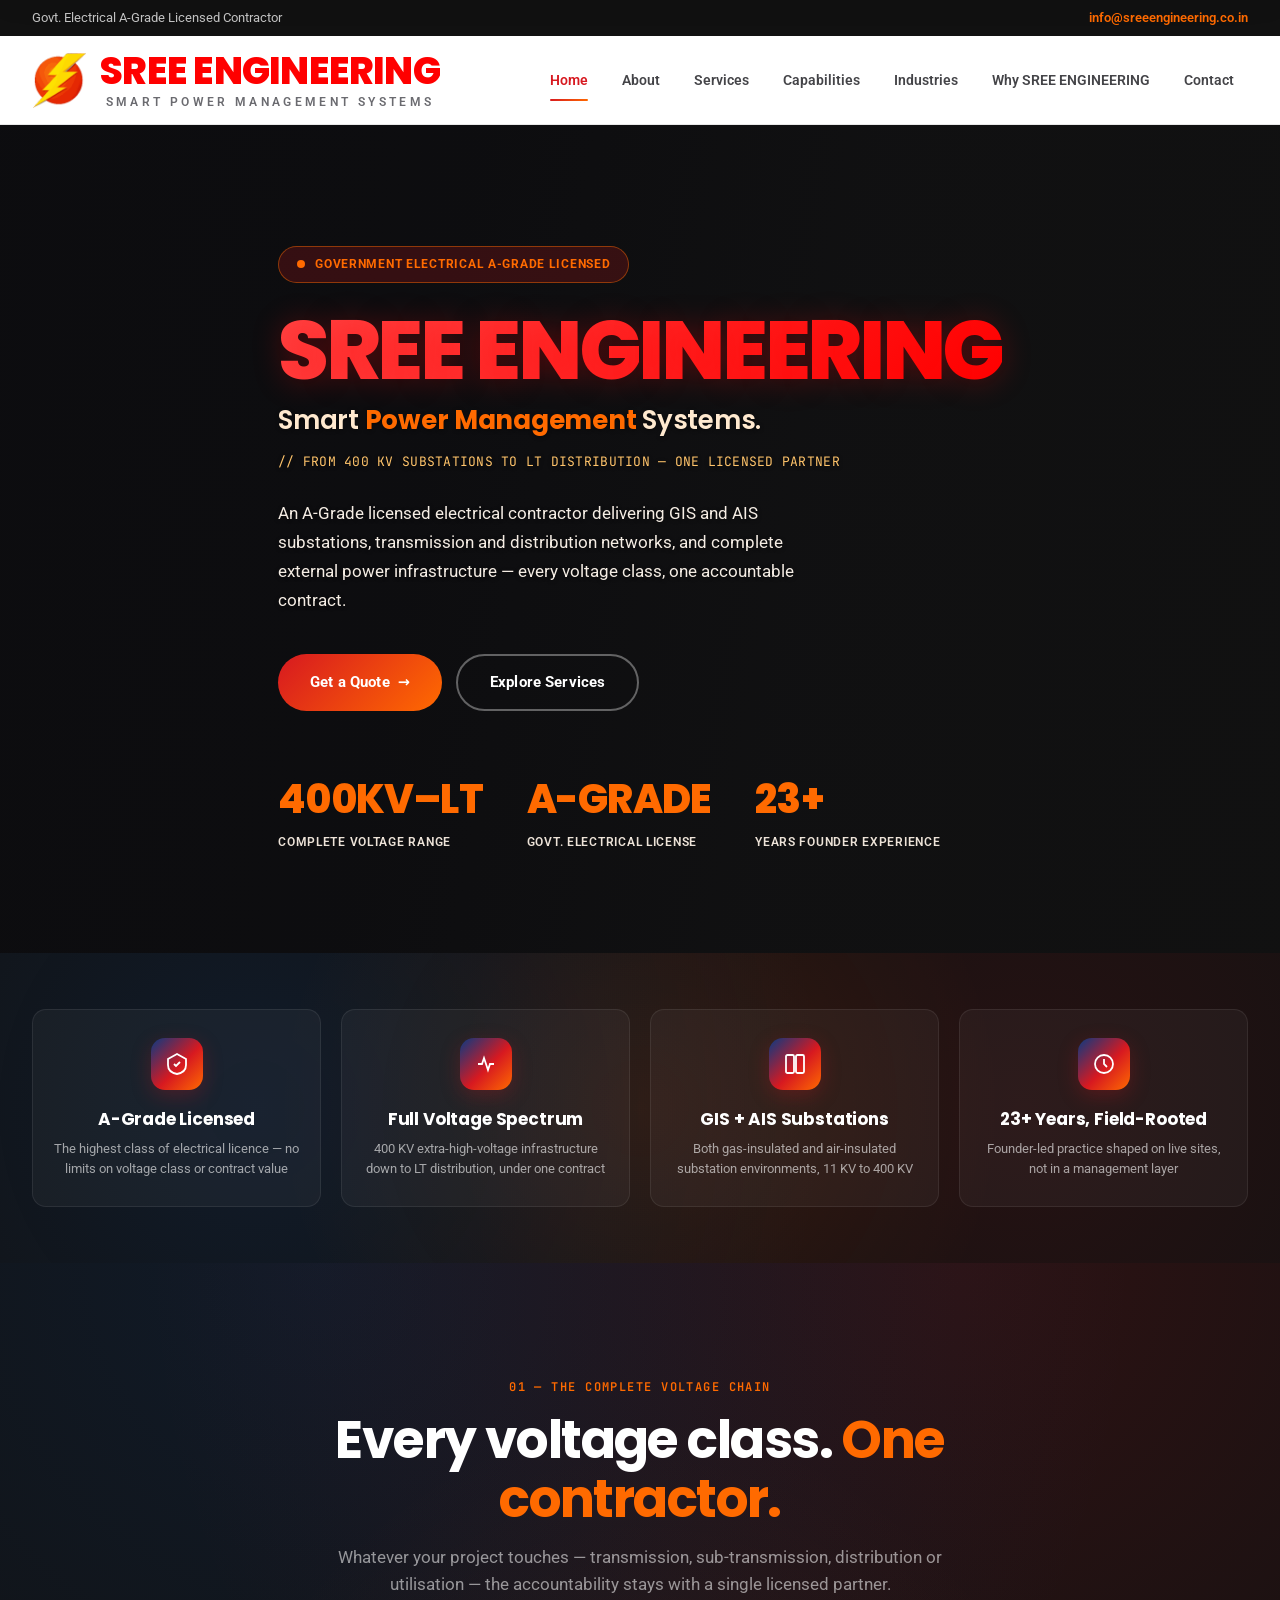
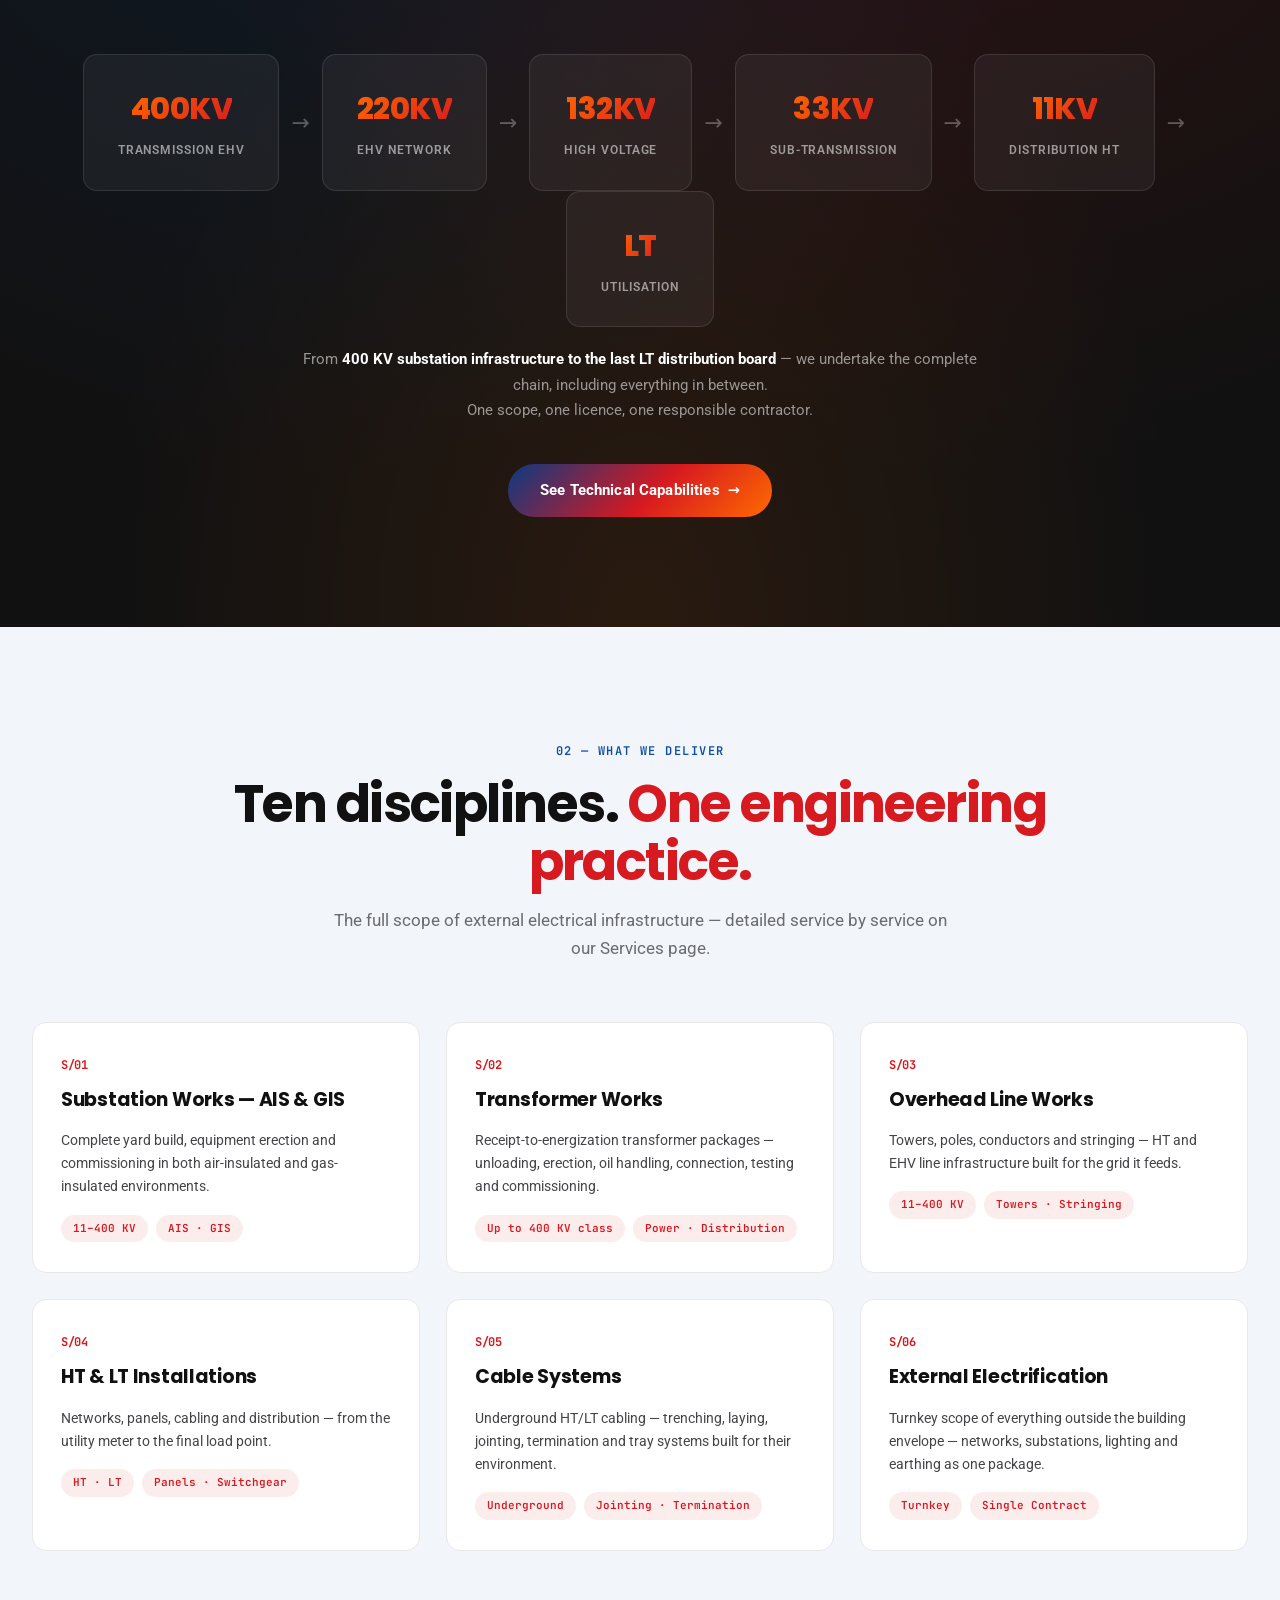
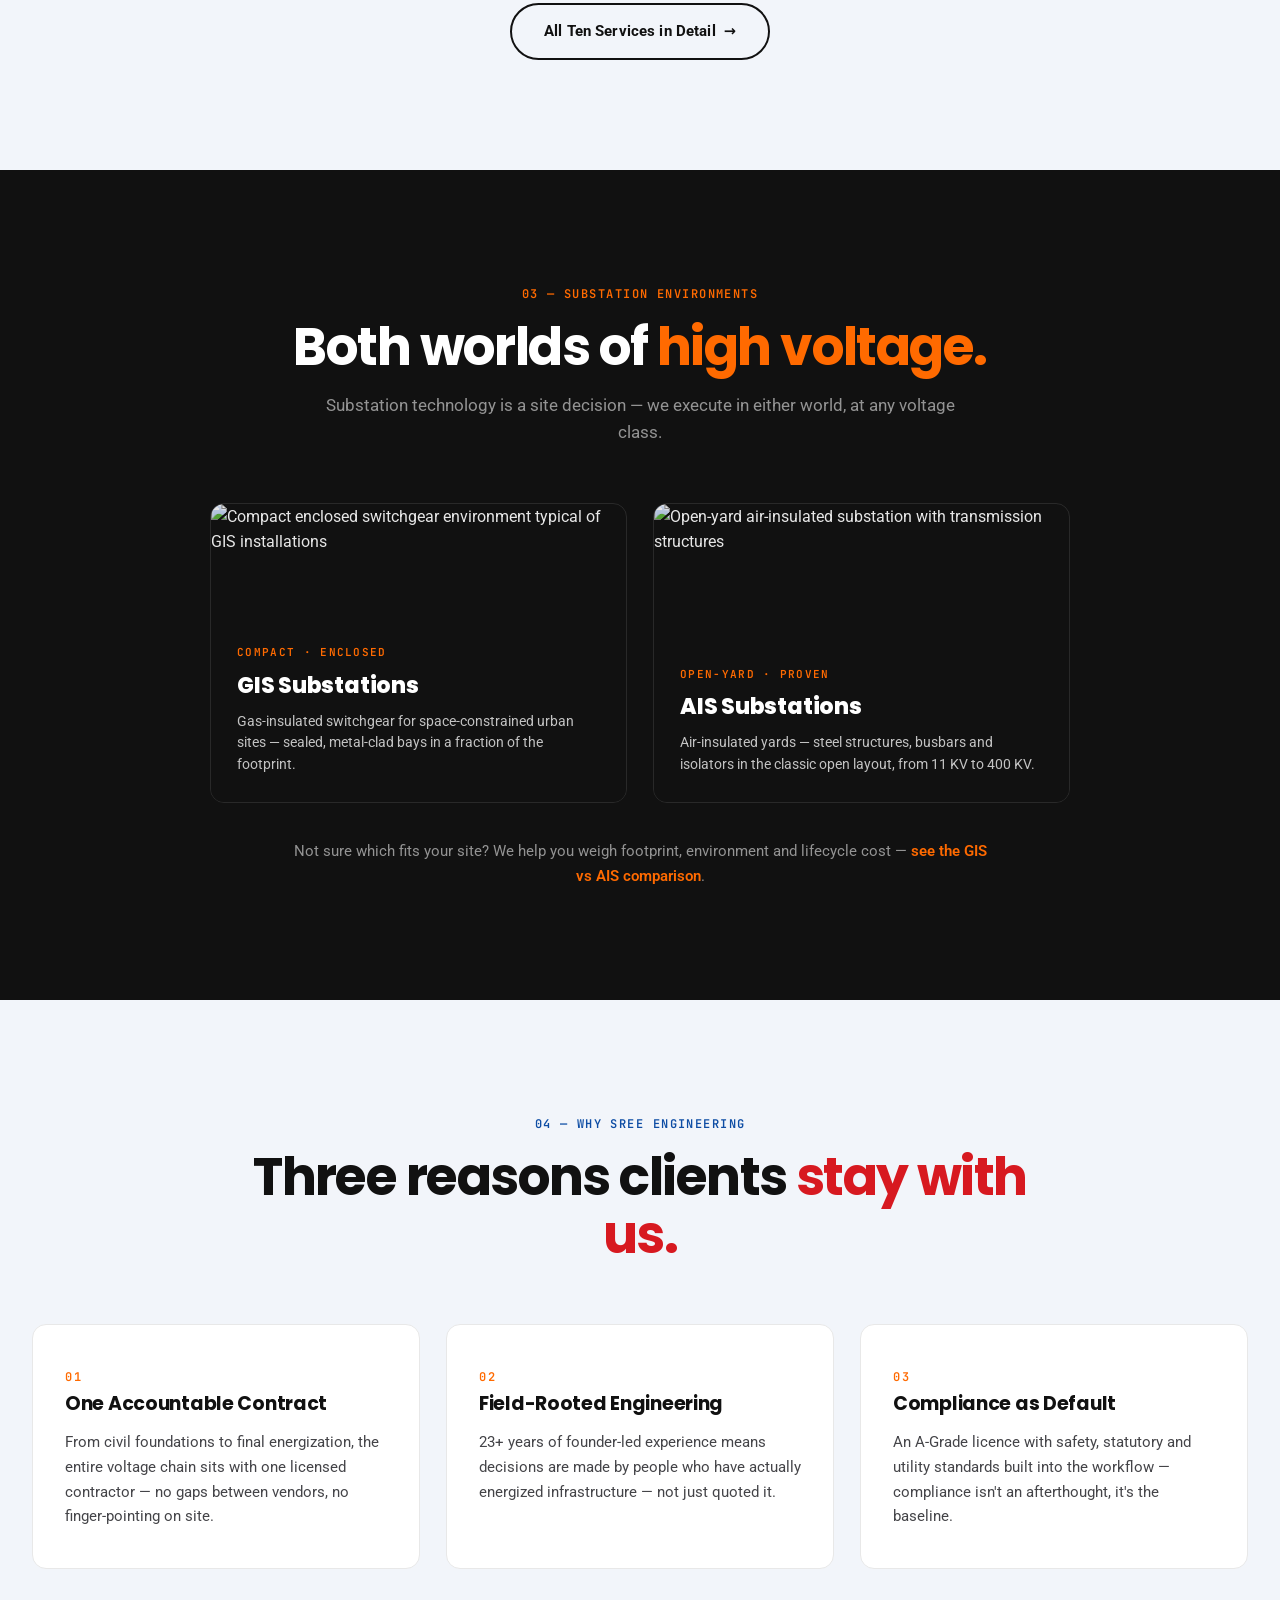
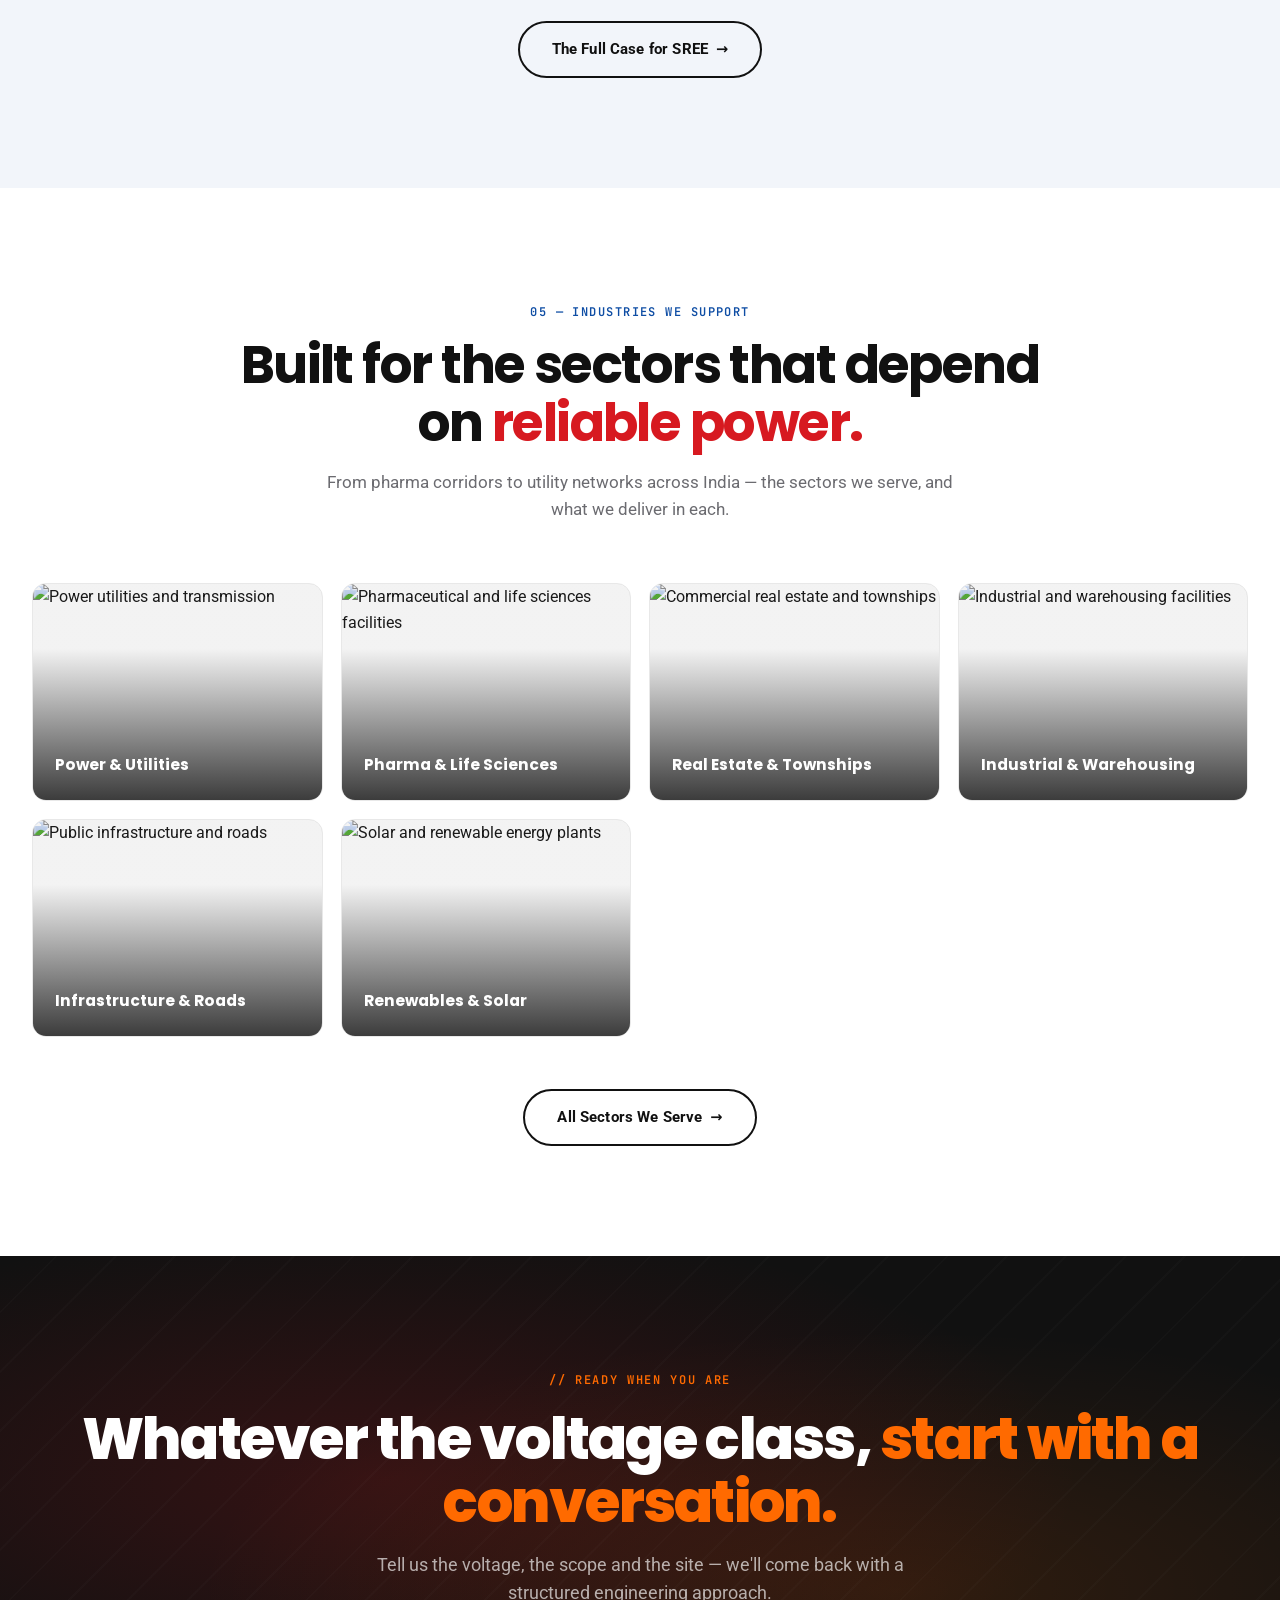
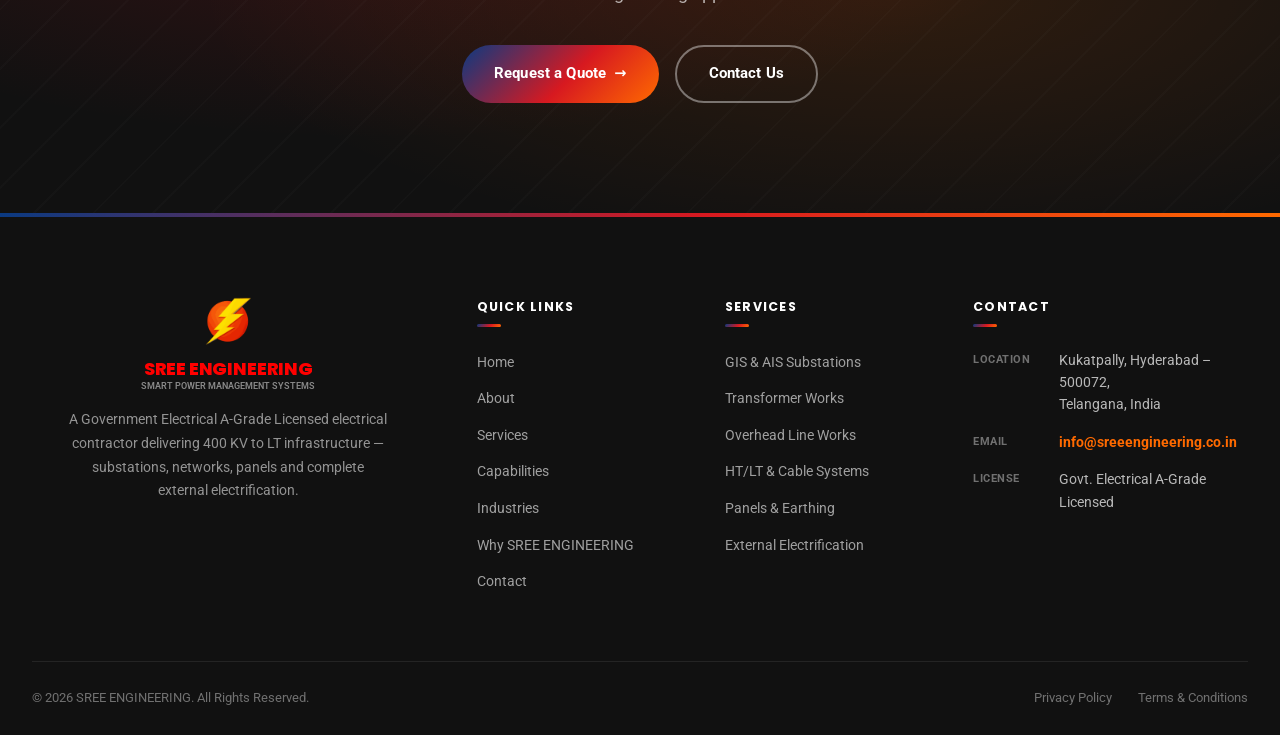
==== commit 57ff528f: "Fix invisible hero stat numbers: solid orange text instead of clipped gradient (background shorthand" ====
--- a/index.html
+++ b/index.html
@@ -17,7 +17,7 @@
 <link rel="preconnect" href="https://fonts.googleapis.com">
 <link rel="preconnect" href="https://fonts.gstatic.com" crossorigin>
 <link href="https://fonts.googleapis.com/css2?family=Poppins:wght@300;400;500;600;700;800&family=Roboto:wght@300;400;500;700&family=JetBrains+Mono:wght@400;500;600&display=swap" rel="stylesheet">
-<link rel="stylesheet" href="assets/style.css?v=3">
+<link rel="stylesheet" href="assets/style.css?v=4">
 <script type="application/ld+json">
 {"@context":"https://schema.org","@type":"ElectricalContractor","name":"SREE ENGINEERING",
 "description":"Government Electrical A-Grade Licensed external electrical contracting firm delivering EHV, HT, LT and allied electrical infrastructure solutions.",
--- a/assets/style.css
+++ b/assets/style.css
@@ -88,7 +88,7 @@
 .btn:hover .arr{transform:translateX(4px)}
 .hero-stats{display:flex;gap:44px;margin-top:56px;flex-wrap:wrap}
 .hero-stat .v{font-family:var(--font-d);font-size:clamp(26px,3.5vw,40px);font-weight:800;letter-spacing:-.02em;background:var(--grad);-webkit-background-clip:text;background-clip:text;-webkit-text-fill-color:transparent}
-.hero .hero-stat .v{background:linear-gradient(135deg,var(--red),var(--orange))}
+.hero .hero-stat .v{background:none;-webkit-text-fill-color:currentColor;color:var(--orange)}
 .hero-stat .l{font-size:12px;color:#EDE3D8;text-transform:uppercase;letter-spacing:.06em;font-weight:600;margin-top:2px}
 @media(max-width:700px){.hero-stats{gap:28px}}
 
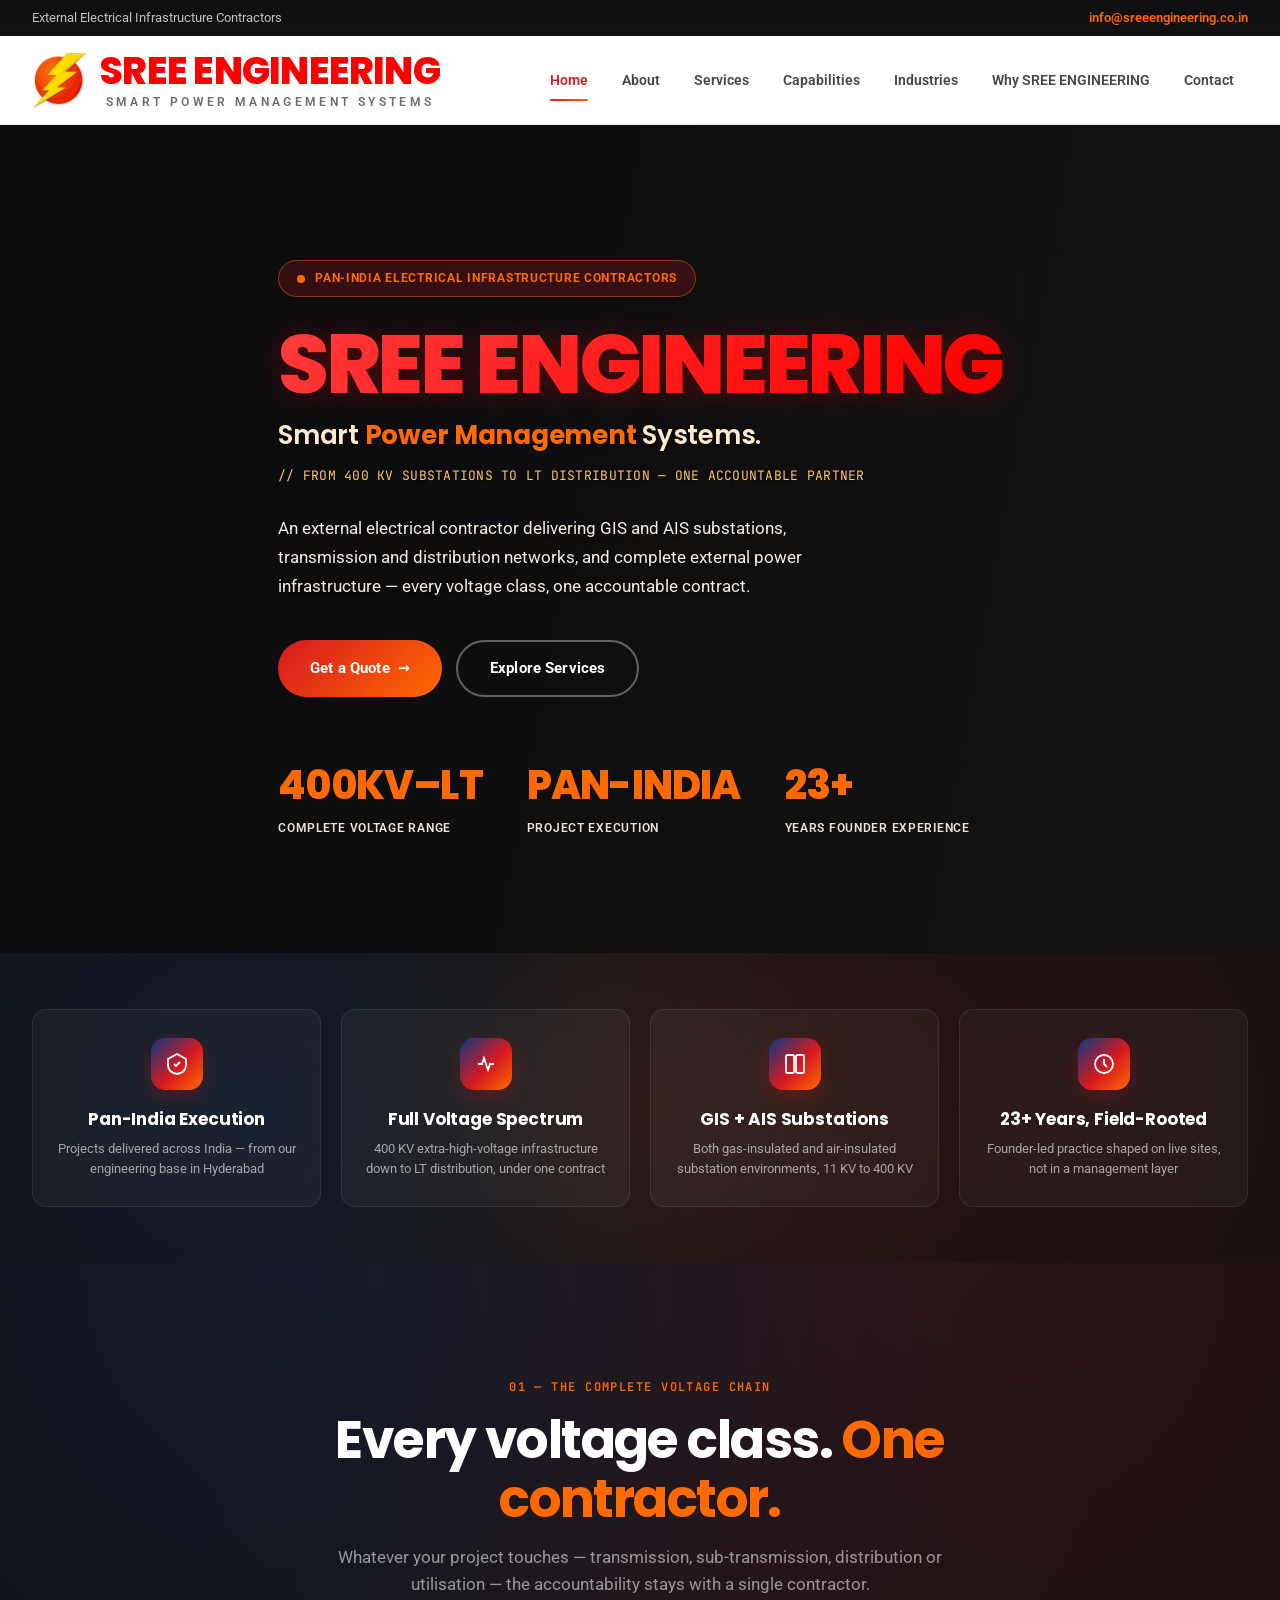
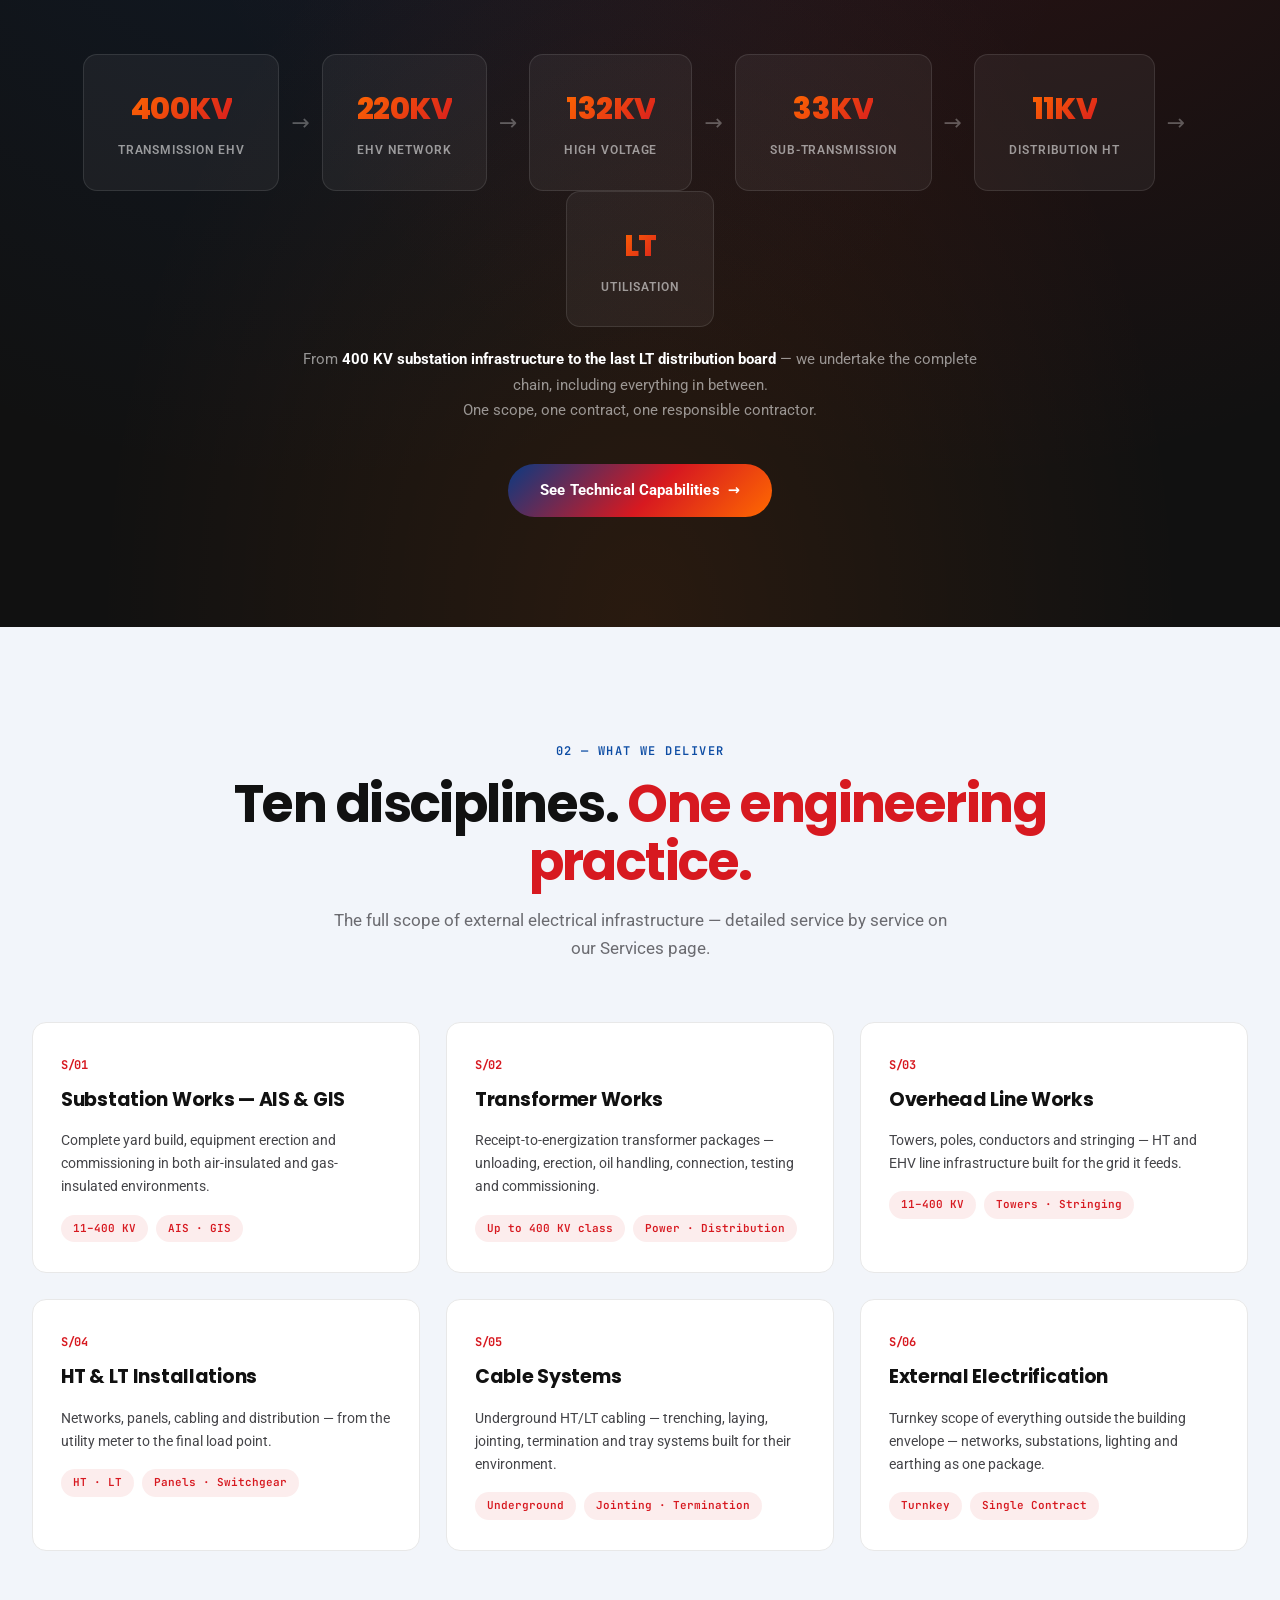
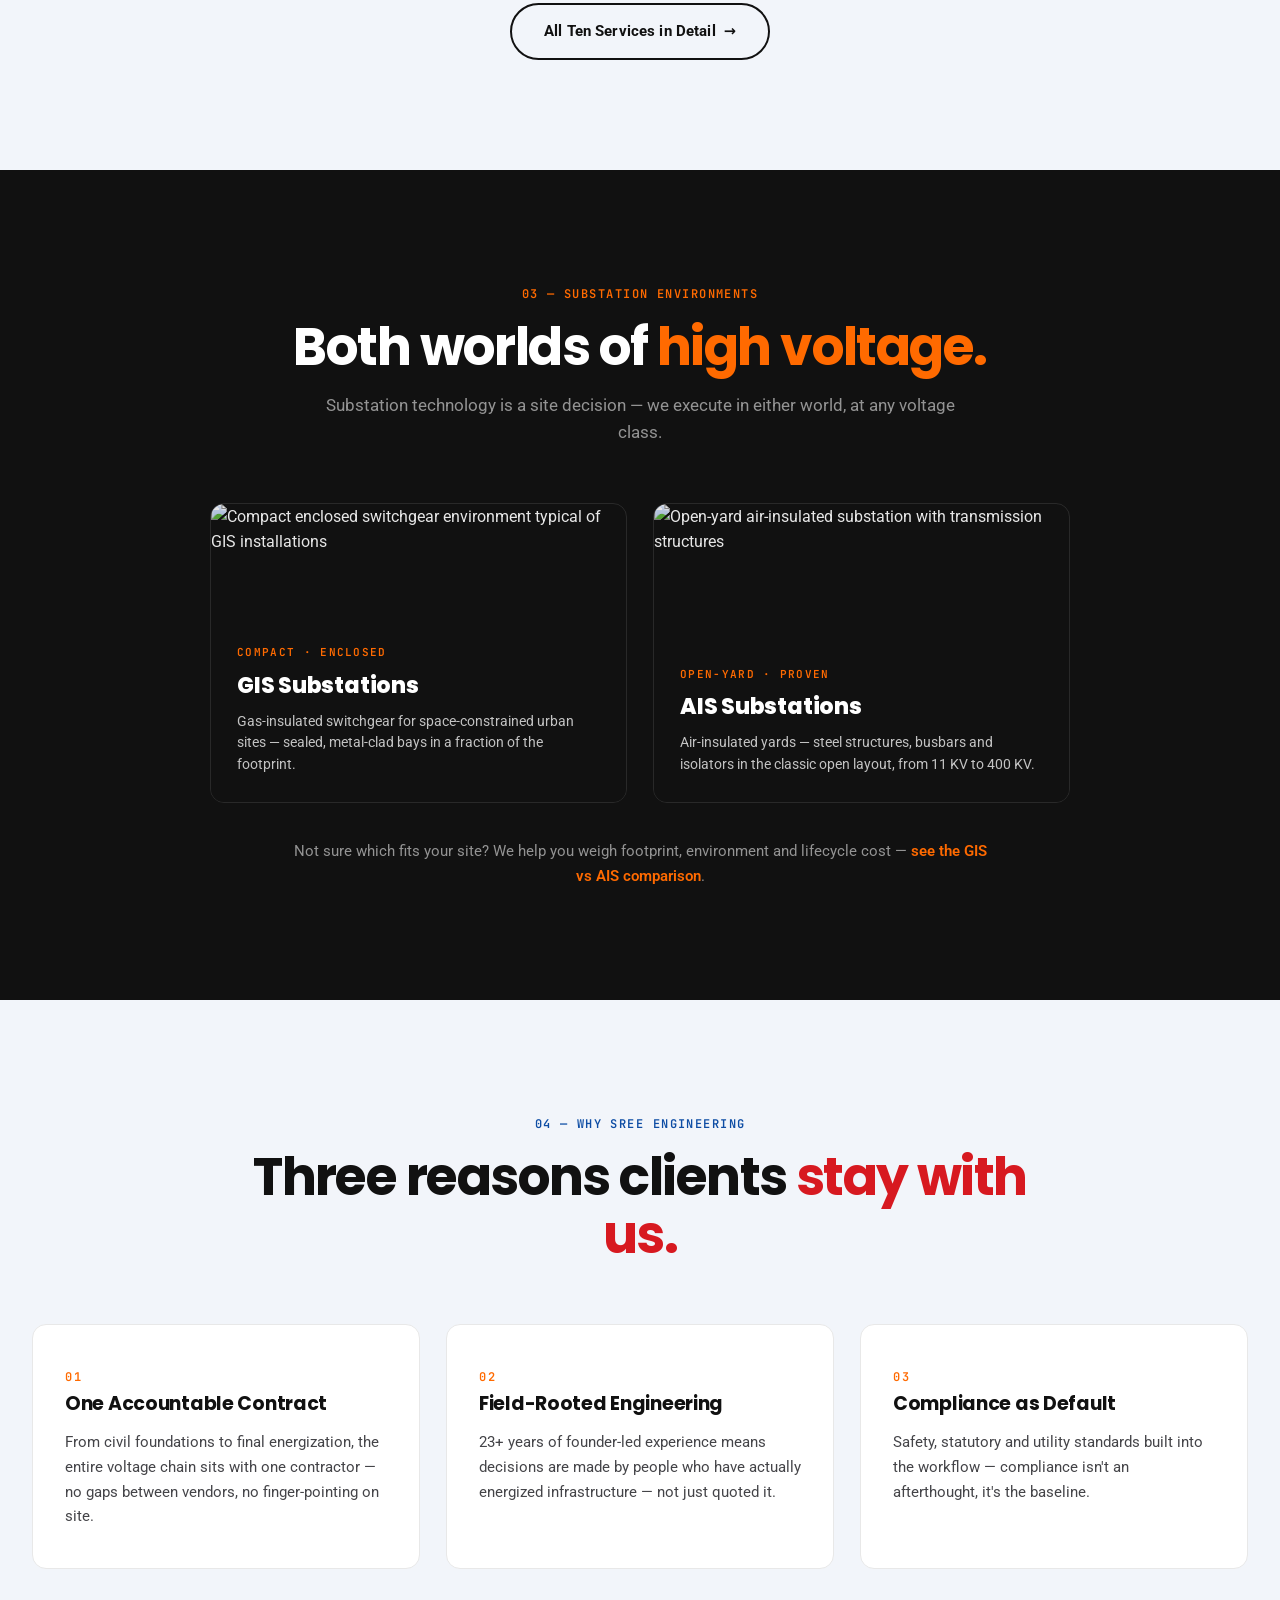
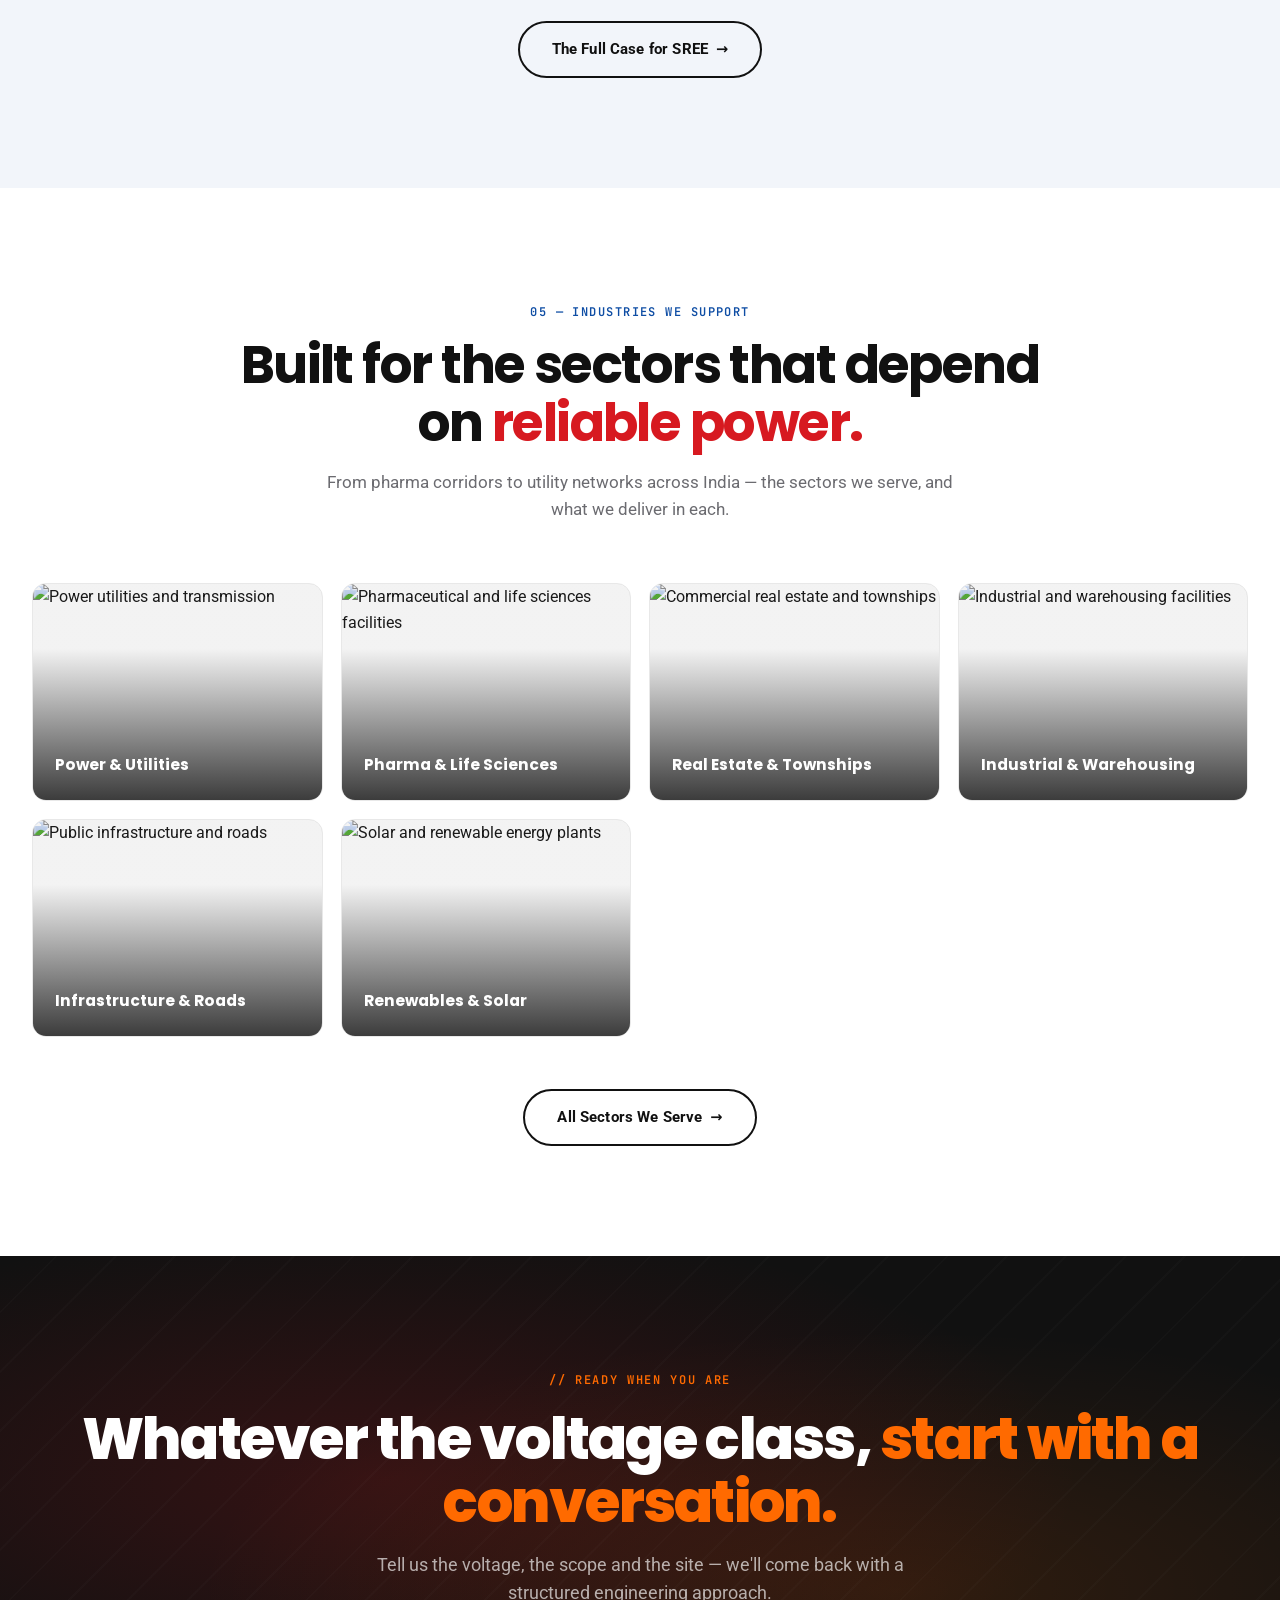
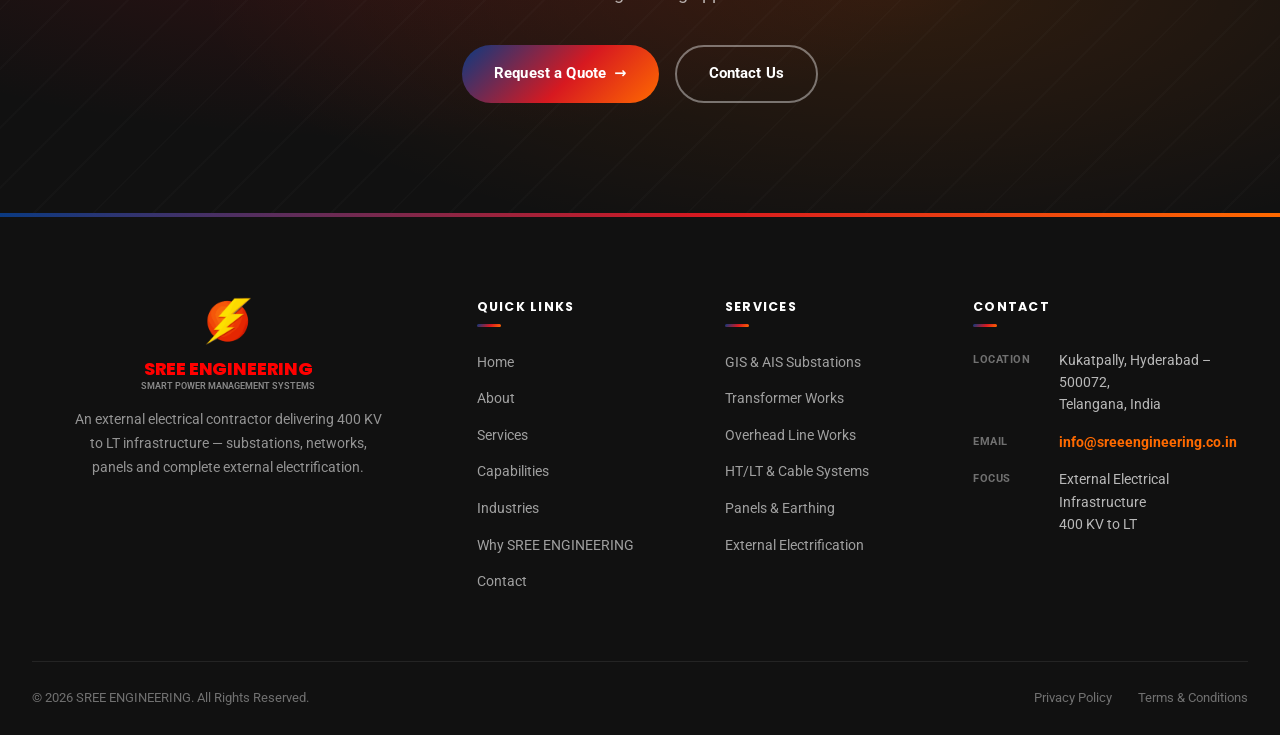
==== commit f5292d9a: "Remove all license / A-Grade references site-wide: topbar, hero, stats, cred cards, JSON-LD, footers" ====
--- a/index.html
+++ b/index.html
@@ -4,13 +4,13 @@
 <meta charset="UTF-8">
 <meta name="viewport" content="width=device-width, initial-scale=1.0">
 <title>SREE ENGINEERING | Electrical Contractor — 400 KV to LT, Substations, HT/LT Works | Pan-India</title>
-<meta name="description" content="SREE ENGINEERING — Government Electrical A-Grade Licensed electrical contractor. GIS & AIS substations, 400 KV to 11 KV networks, transformer works, HT/LT installations, underground cabling, panels, earthing and turnkey external electrification — delivered across India.">
+<meta name="description" content="SREE ENGINEERING — external electrical contractor. GIS & AIS substations, 400 KV to 11 KV networks, transformer works, HT/LT installations, underground cabling, panels, earthing and turnkey external electrification — delivered across India.">
 <meta name="author" content="SREE ENGINEERING">
 <meta name="robots" content="index, follow">
-<link rel="canonical" href="https://vvrrk.github.io/sree-engineering-preview/">
+<link rel="canonical" href="https://sreeengineering.co.in/">
 <meta property="og:type" content="website">
 <meta property="og:title" content="SREE ENGINEERING — Smart Power Management Systems">
-<meta property="og:description" content="Government Electrical A-Grade Licensed contractor. From 400 KV substations to LT distribution — one licensed partner for the complete voltage chain.">
+<meta property="og:description" content="From 400 KV substations to LT distribution — one accountable partner for the complete voltage chain.">
 <meta property="og:locale" content="en_IN">
 <meta name="keywords" content="electrical contractor, GIS substation contractor, AIS substation, 400KV, 220KV, 132KV, 33KV, 11KV, HT LT electrical works, transformer installation, underground cabling, electrical panels, external electrification, electrical infrastructure india">
 <link rel="icon" type="image/png" href="assets/logo.png">
@@ -20,9 +20,9 @@
 <link rel="stylesheet" href="assets/style.css?v=4">
 <script type="application/ld+json">
 {"@context":"https://schema.org","@type":"ElectricalContractor","name":"SREE ENGINEERING",
-"description":"Government Electrical A-Grade Licensed external electrical contracting firm delivering EHV, HT, LT and allied electrical infrastructure solutions.",
+"description":"External electrical contracting firm delivering EHV, HT, LT and allied electrical infrastructure solutions.",
 "slogan":"Smart Power Management Systems.","areaServed":["India","Telangana","Hyderabad"],
-"email":"info@sreeengineering.co.in","url":"https://vvrrk.github.io/sree-engineering-preview/",
+"email":"info@sreeengineering.co.in","url":"https://sreeengineering.co.in/",
 "address":{"@type":"PostalAddress","addressLocality":"Kukatpally","addressRegion":"Telangana","postalCode":"500072","addressCountry":"IN"},
 "knowsAbout":["GIS Substations","AIS Substations","400 KV Substation Works","220 KV Substations","132 KV Substations","33 KV Substations","11 KV Distribution","HT Electrical Works","LT Electrical Works","Transformer Installation","Overhead Line Works","Underground Cabling","Electrical Panels","Earthing and Lightning Protection","External Electrification"]}
 </script>
@@ -31,7 +31,7 @@
 
 <div class="topbar">
   <div class="wrap">
-    <span class="hide-m">Govt. Electrical A-Grade Licensed Contractor</span>
+    <span class="hide-m">External Electrical Infrastructure Contractors</span>
     <span class="em">info@sreeengineering.co.in</span>
   </div>
 </div>
@@ -64,18 +64,18 @@
   <div class="hero-img"><img src="https://images.pexels.com/photos/25537595/pexels-photo-25537595.jpeg?auto=compress&cs=tinysrgb&w=1920" alt="High-voltage air-insulated substation with steel lattice gantries and bus structures at dusk" fetchpriority="high"></div>
   <div class="hero-overlay"></div>
   <div class="wrap hero-content">
-    <div class="hero-kicker"><span class="dot"></span> Government Electrical A-Grade Licensed</div>
+    <div class="hero-kicker"><span class="dot"></span> Pan-India Electrical Infrastructure Contractors</div>
     <h1>SREE ENGINEERING</h1>
     <p class="sub">Smart <b>Power Management</b> Systems.</p>
-    <p class="tag">// FROM 400 KV SUBSTATIONS TO LT DISTRIBUTION — ONE LICENSED PARTNER</p>
-    <p class="desc">An A-Grade licensed electrical contractor delivering GIS and AIS substations, transmission and distribution networks, and complete external power infrastructure — every voltage class, one accountable contract.</p>
+    <p class="tag">// FROM 400 KV SUBSTATIONS TO LT DISTRIBUTION — ONE ACCOUNTABLE PARTNER</p>
+    <p class="desc">An external electrical contractor delivering GIS and AIS substations, transmission and distribution networks, and complete external power infrastructure — every voltage class, one accountable contract.</p>
     <div class="hero-cta">
       <a href="contact.html" class="btn btn-primary">Get a Quote <span class="arr">&rarr;</span></a>
       <a href="services.html" class="btn btn-outline">Explore Services</a>
     </div>
     <div class="hero-stats">
       <div class="hero-stat"><div class="v">400KV&ndash;LT</div><div class="l">Complete Voltage Range</div></div>
-      <div class="hero-stat"><div class="v">A-GRADE</div><div class="l">Govt. Electrical License</div></div>
+      <div class="hero-stat"><div class="v">PAN-INDIA</div><div class="l">Project Execution</div></div>
       <div class="hero-stat"><div class="v">23+</div><div class="l">Years Founder Experience</div></div>
     </div>
   </div>
@@ -86,7 +86,7 @@
     <div class="cred-grid">
       <div class="cred-item reveal">
         <span class="ic"><svg width="24" height="24" viewBox="0 0 24 24" fill="none" stroke="currentColor" stroke-width="1.8"><path d="M12 2 3 7v6c0 5 3.5 8 9 9 5.5-1 9-4 9-9V7z"/><path d="m9 12 2 2 4-4"/></svg></span>
-        <h4>A-Grade Licensed</h4><p>The highest class of electrical licence — no limits on voltage class or contract value</p>
+        <h4>Pan-India Execution</h4><p>Projects delivered across India — from our engineering base in Hyderabad</p>
       </div>
       <div class="cred-item reveal" data-d="1">
         <span class="ic"><svg width="24" height="24" viewBox="0 0 24 24" fill="none" stroke="currentColor" stroke-width="1.8"><path d="M4 12h4l2-6 4 12 2-6h4"/></svg></span>
@@ -109,7 +109,7 @@
     <div class="section-head center reveal" style="margin-bottom:56px;">
       <span class="eyebrow center" style="color:var(--orange);">01 &mdash; The Complete Voltage Chain</span>
       <h2 style="color:#fff;">Every voltage class. <span style="color:var(--orange);">One contractor.</span></h2>
-      <p style="color:rgba(255,255,255,.55);">Whatever your project touches — transmission, sub-transmission, distribution or utilisation — the accountability stays with a single licensed partner.</p>
+      <p style="color:rgba(255,255,255,.55);">Whatever your project touches — transmission, sub-transmission, distribution or utilisation — the accountability stays with a single contractor.</p>
     </div>
     <div class="cap-rail reveal" data-d="1">
       <div class="cap-node"><span class="kv">400KV</span><span class="lbl">Transmission EHV</span></div>
@@ -124,7 +124,7 @@
       <span class="cap-arrow">&rarr;</span>
       <div class="cap-node"><span class="kv">LT</span><span class="lbl">Utilisation</span></div>
     </div>
-    <p class="cap-note reveal" data-d="2">From <strong>400 KV substation infrastructure to the last LT distribution board</strong> — we undertake the complete chain, including everything in between.<br>One scope, one licence, one responsible contractor.</p>
+    <p class="cap-note reveal" data-d="2">From <strong>400 KV substation infrastructure to the last LT distribution board</strong> — we undertake the complete chain, including everything in between.<br>One scope, one contract, one responsible contractor.</p>
     <div style="text-align:center;margin-top:40px;" class="reveal" data-d="2">
       <a href="capabilities.html" class="btn btn-primary">See Technical Capabilities <span class="arr">&rarr;</span></a>
     </div>
@@ -224,9 +224,9 @@
       <h2>Three reasons clients <span class="r">stay with us.</span></h2>
     </div>
     <div class="why-grid">
-      <div class="why-card reveal"><span class="num">01</span><h3>One Accountable Contract</h3><p>From civil foundations to final energization, the entire voltage chain sits with one licensed contractor — no gaps between vendors, no finger-pointing on site.</p></div>
+      <div class="why-card reveal"><span class="num">01</span><h3>One Accountable Contract</h3><p>From civil foundations to final energization, the entire voltage chain sits with one contractor — no gaps between vendors, no finger-pointing on site.</p></div>
       <div class="why-card reveal" data-d="1"><span class="num">02</span><h3>Field-Rooted Engineering</h3><p>23+ years of founder-led experience means decisions are made by people who have actually energized infrastructure — not just quoted it.</p></div>
-      <div class="why-card reveal" data-d="2"><span class="num">03</span><h3>Compliance as Default</h3><p>An A-Grade licence with safety, statutory and utility standards built into the workflow — compliance isn't an afterthought, it's the baseline.</p></div>
+      <div class="why-card reveal" data-d="2"><span class="num">03</span><h3>Compliance as Default</h3><p>Safety, statutory and utility standards built into the workflow — compliance isn't an afterthought, it's the baseline.</p></div>
     </div>
     <div style="text-align:center;margin-top:52px;" class="reveal" data-d="1">
       <a href="why-sree.html" class="btn btn-outline">The Full Case for SREE <span class="arr">&rarr;</span></a>
@@ -273,7 +273,7 @@
       <div class="foot-brand">
         <img src="assets/logo.png" alt="SREE ENGINEERING logo" class="brand-mark">
         <span class="bn-wrap"><span class="bn">SREE ENGINEERING</span><span class="bt">Smart Power Management Systems</span></span>
-        <p>A Government Electrical A-Grade Licensed electrical contractor delivering 400 KV to LT infrastructure — substations, networks, panels and complete external electrification.</p>
+        <p>An external electrical contractor delivering 400 KV to LT infrastructure — substations, networks, panels and complete external electrification.</p>
       </div>
       <div class="foot-col">
         <h5>Quick Links</h5>
@@ -302,7 +302,7 @@
         <h5>Contact</h5>
         <div class="row"><div class="k">Location</div><div class="v">Kukatpally, Hyderabad &ndash; 500072,<br>Telangana, India</div></div>
         <div class="row"><div class="k">Email</div><div class="v"><a href="mailto:info@sreeengineering.co.in">info@sreeengineering.co.in</a></div></div>
-        <div class="row"><div class="k">License</div><div class="v">Govt. Electrical A-Grade Licensed</div></div>
+        <div class="row"><div class="k">Focus</div><div class="v">External Electrical Infrastructure<br>400 KV to LT</div></div>
       </div>
     </div>
     <div class="foot-bottom">
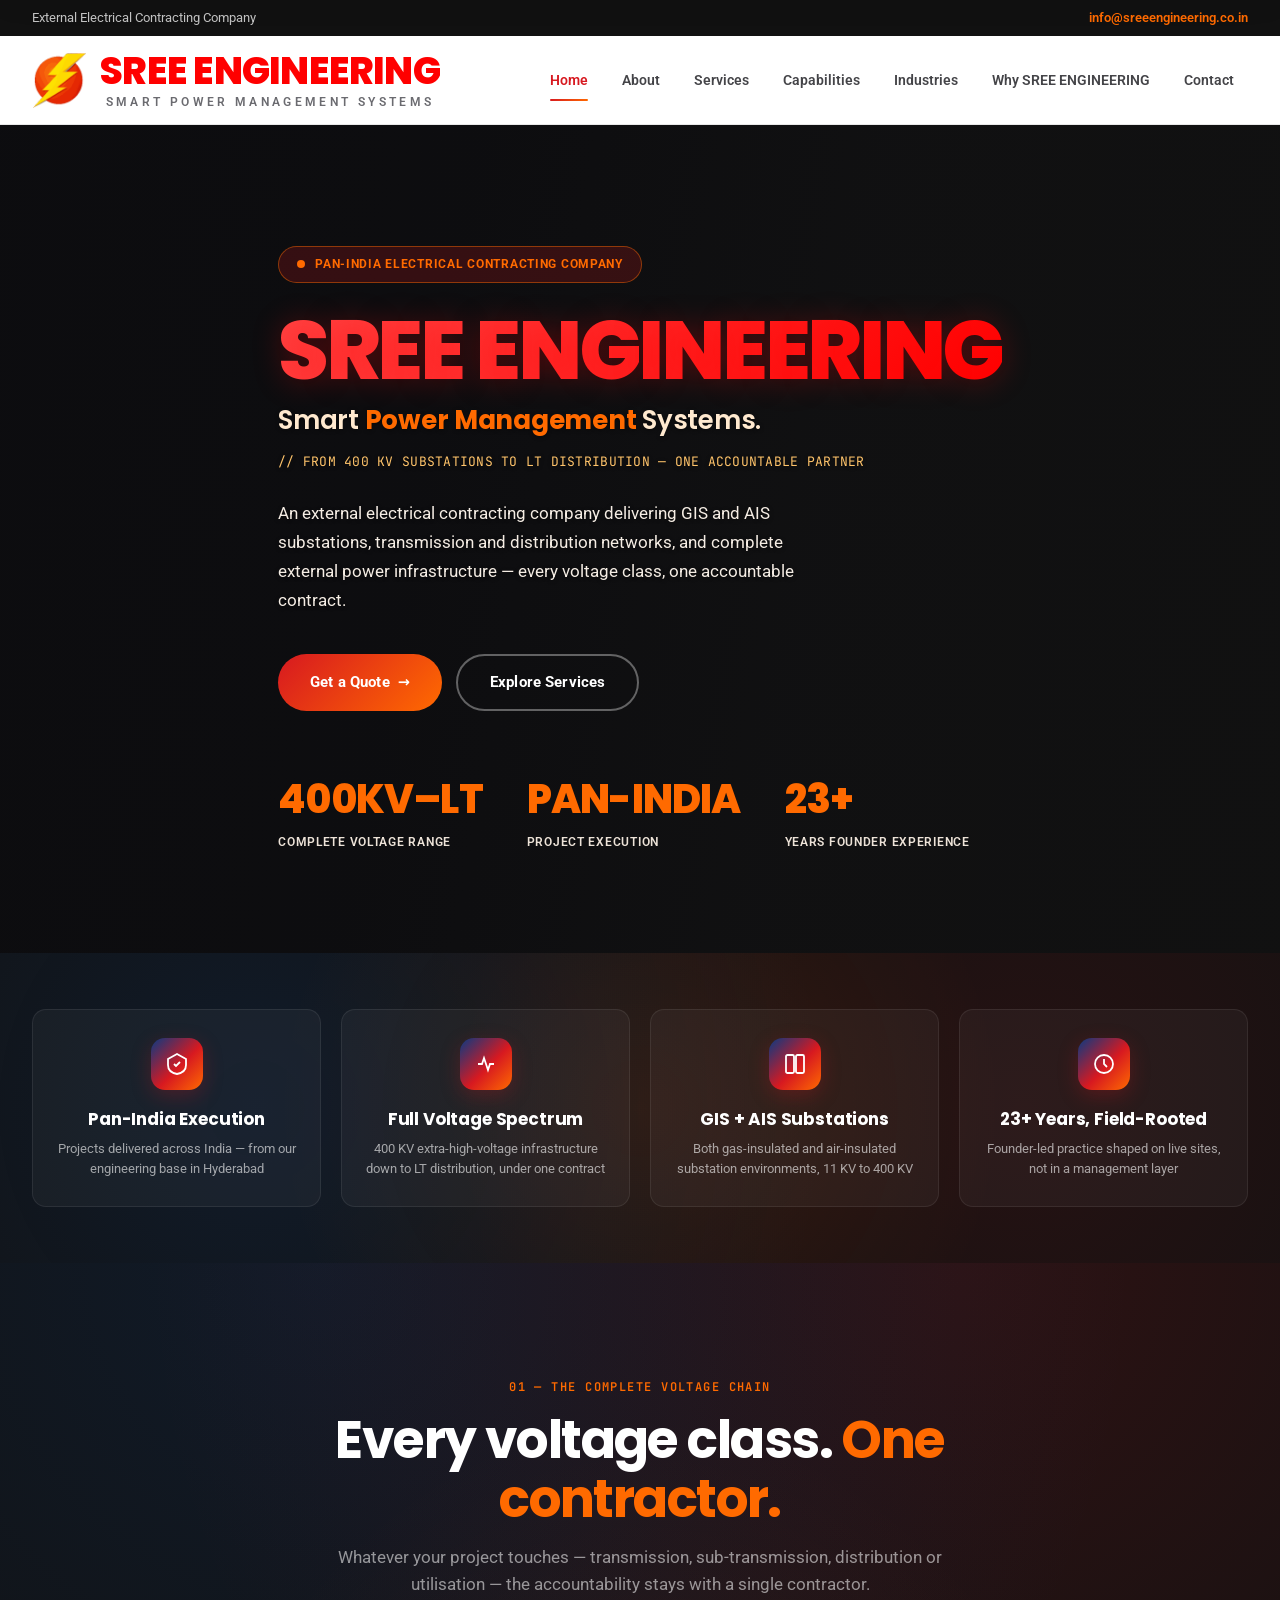
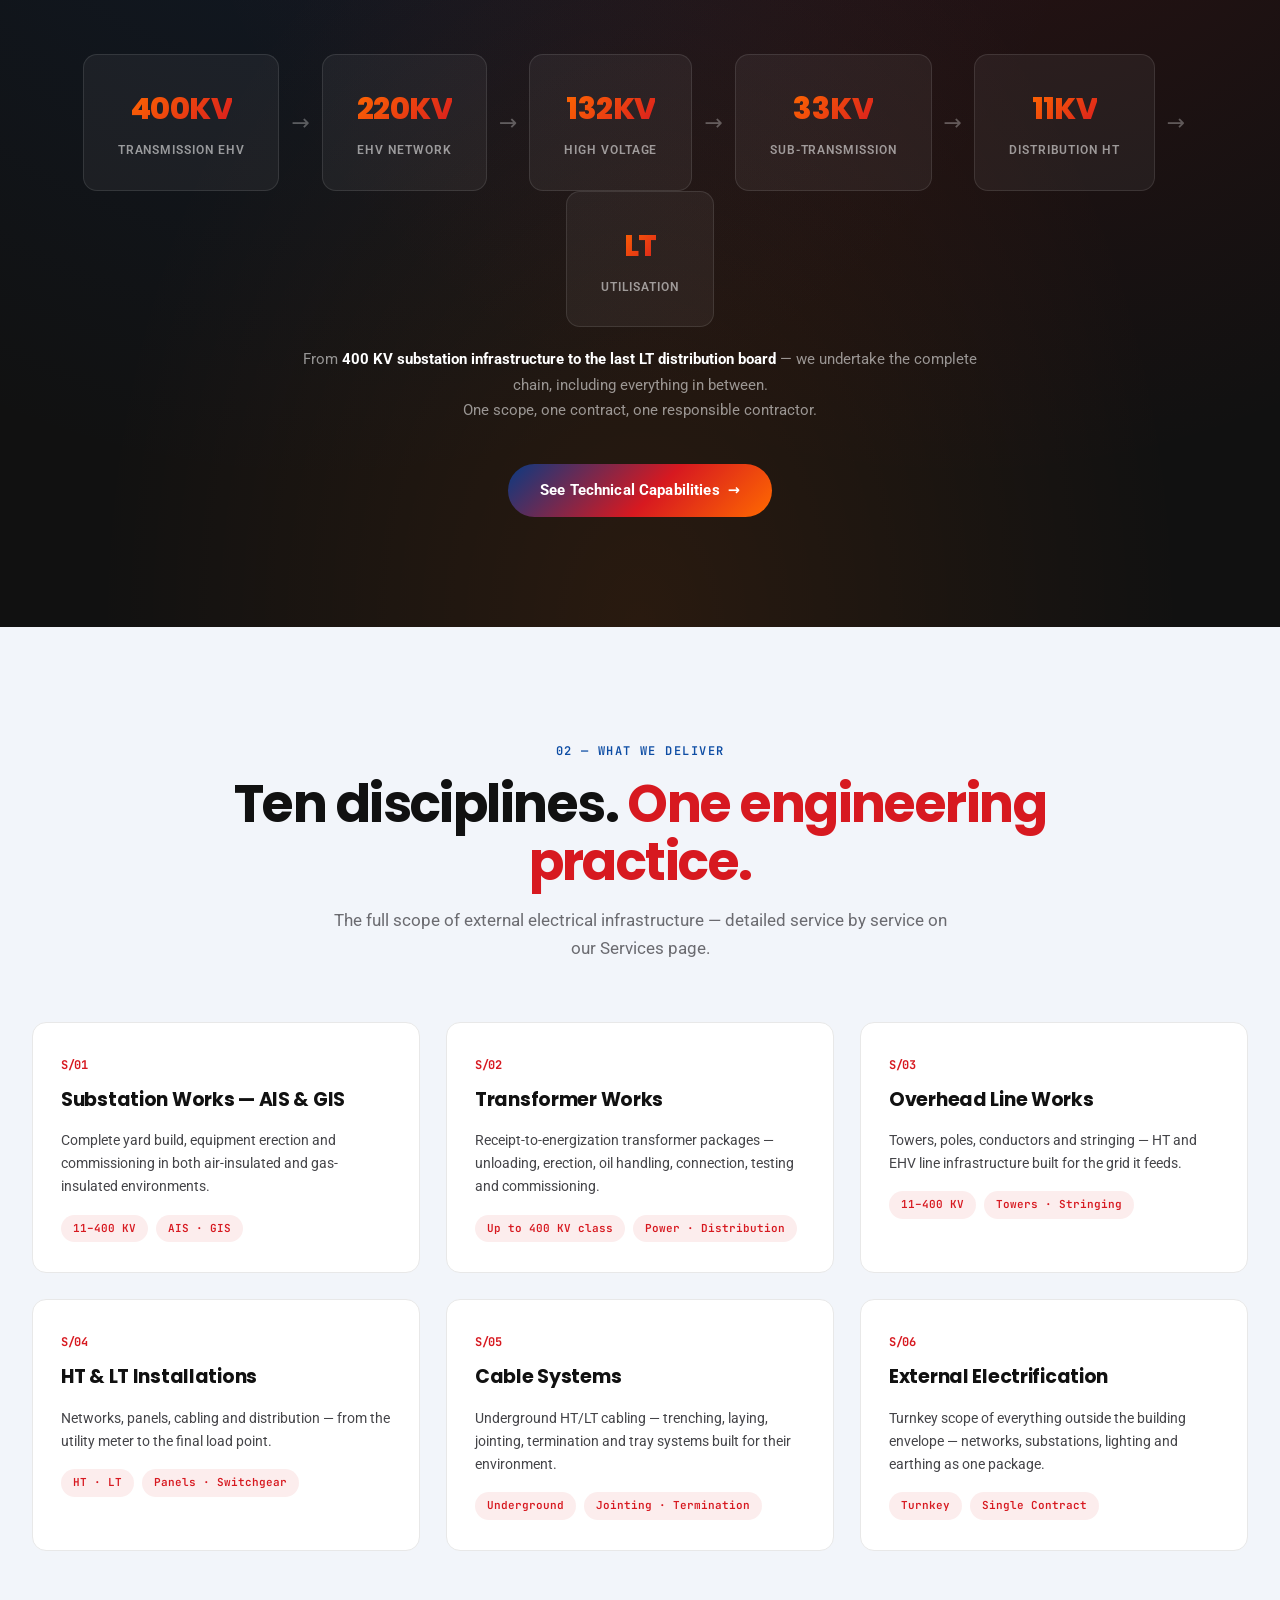
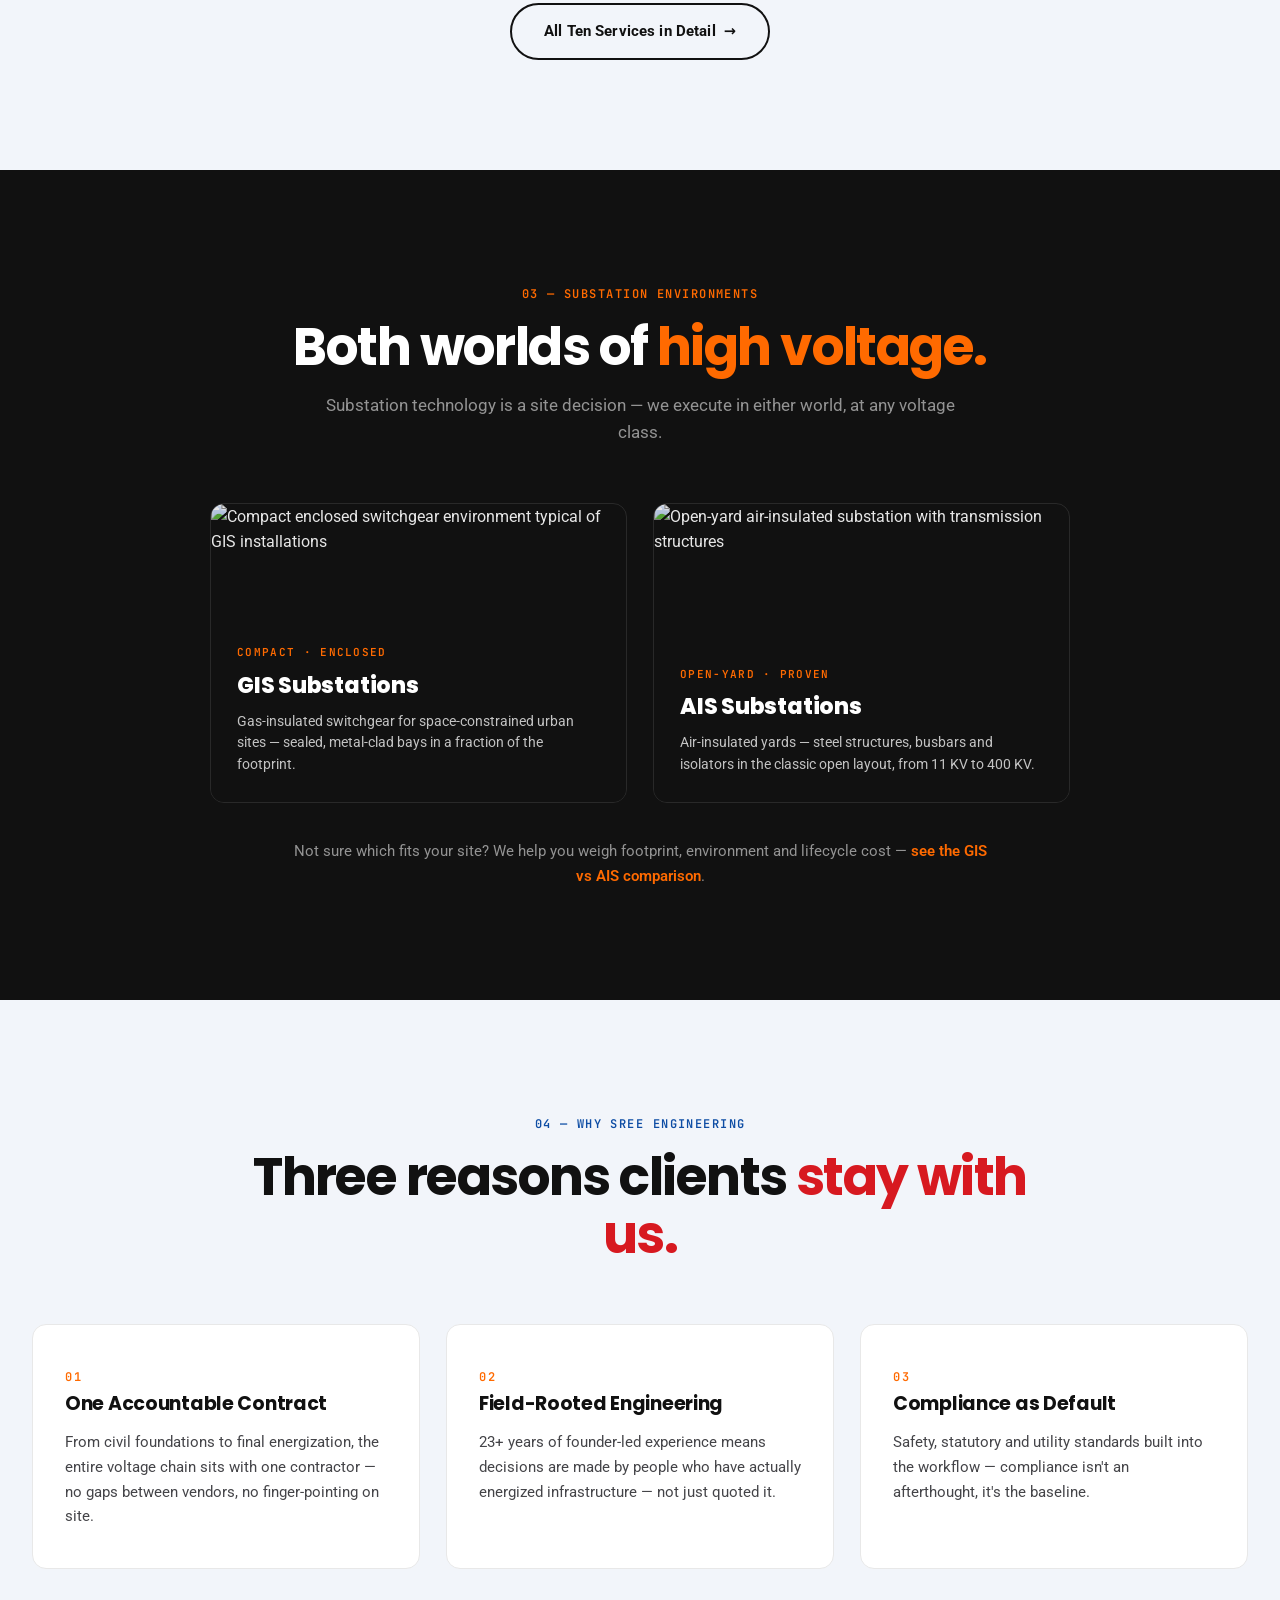
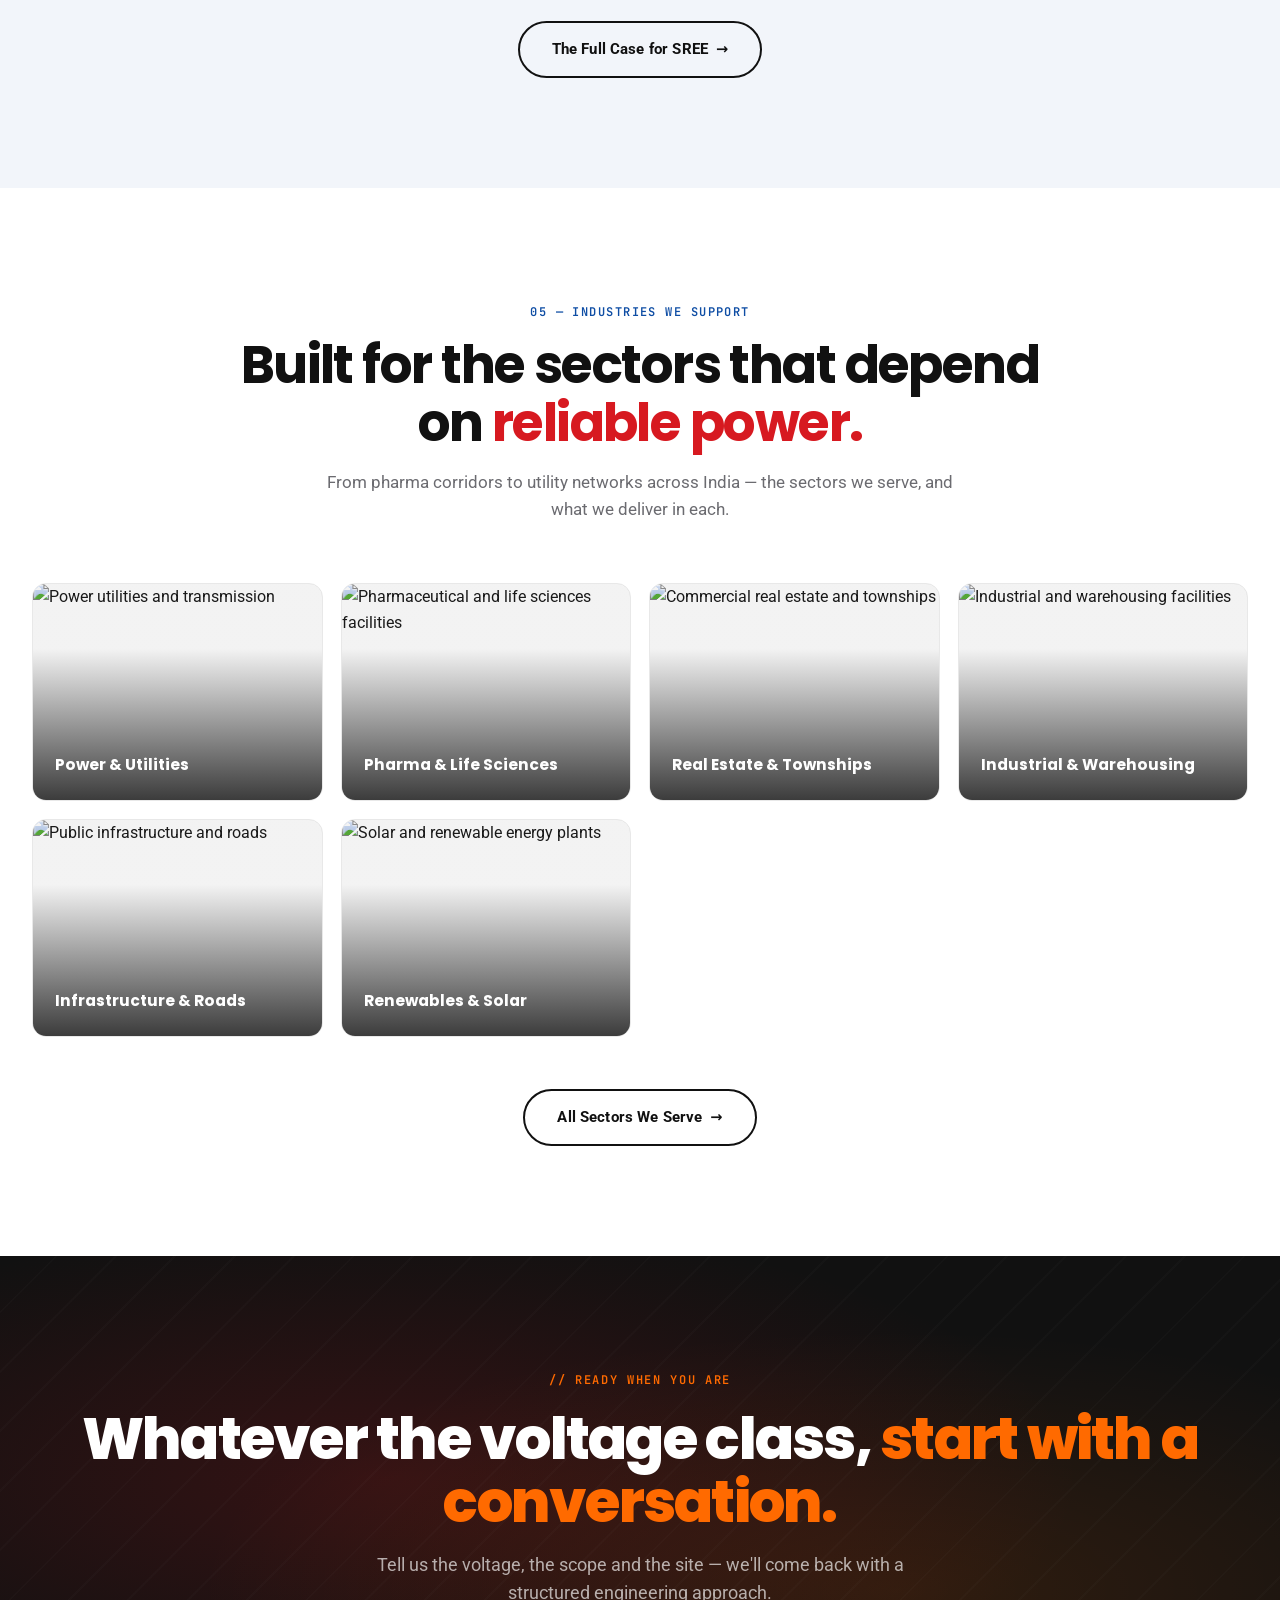
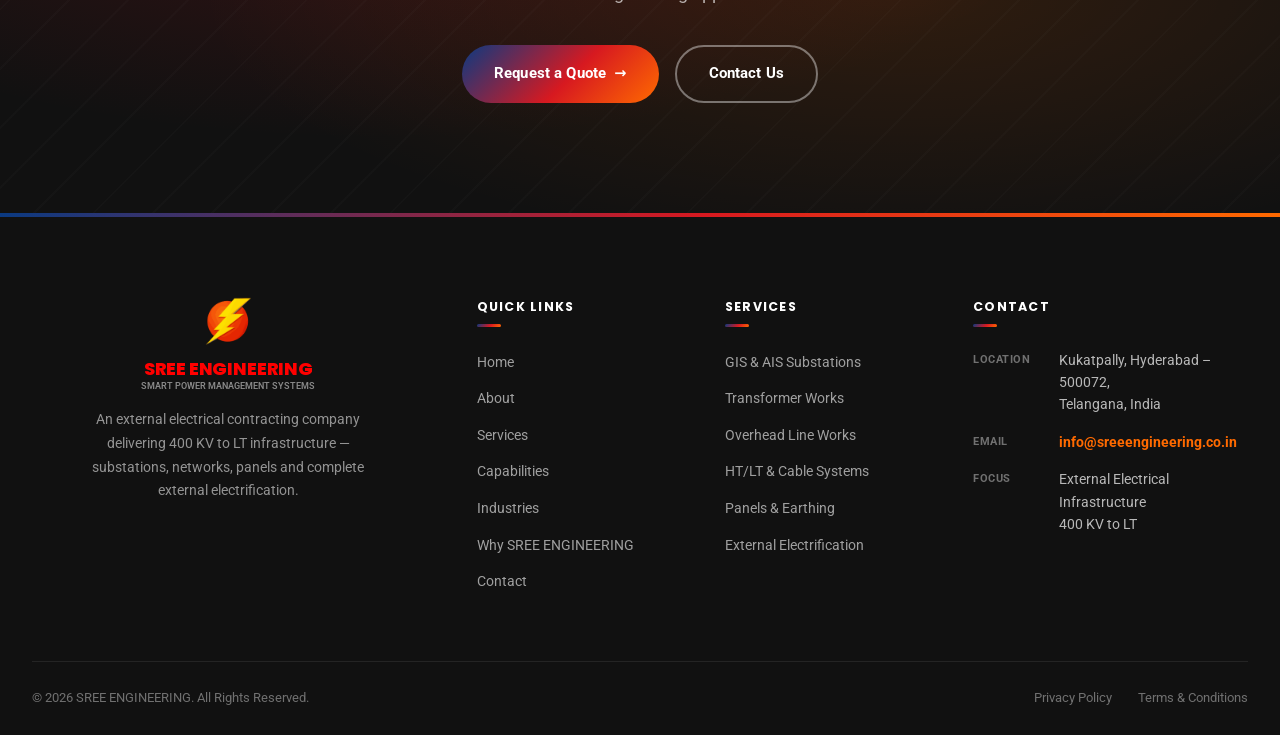
==== commit c18763aa: "Use 'contracting company' phrasing where it suits: page title, meta descriptions, topbar, hero kicke" ====
--- a/index.html
+++ b/index.html
@@ -3,8 +3,8 @@
 <head>
 <meta charset="UTF-8">
 <meta name="viewport" content="width=device-width, initial-scale=1.0">
-<title>SREE ENGINEERING | Electrical Contractor — 400 KV to LT, Substations, HT/LT Works | Pan-India</title>
-<meta name="description" content="SREE ENGINEERING — external electrical contractor. GIS & AIS substations, 400 KV to 11 KV networks, transformer works, HT/LT installations, underground cabling, panels, earthing and turnkey external electrification — delivered across India.">
+<title>SREE ENGINEERING | Electrical Contracting Company — 400 KV to LT, Substations, HT/LT Works | Pan-India</title>
+<meta name="description" content="SREE ENGINEERING — external electrical contracting company. GIS & AIS substations, 400 KV to 11 KV networks, transformer works, HT/LT installations, underground cabling, panels, earthing and turnkey external electrification — delivered across India.">
 <meta name="author" content="SREE ENGINEERING">
 <meta name="robots" content="index, follow">
 <link rel="canonical" href="https://sreeengineering.co.in/">
@@ -31,7 +31,7 @@
 
 <div class="topbar">
   <div class="wrap">
-    <span class="hide-m">External Electrical Infrastructure Contractors</span>
+    <span class="hide-m">External Electrical Contracting Company</span>
     <span class="em">info@sreeengineering.co.in</span>
   </div>
 </div>
@@ -64,11 +64,11 @@
   <div class="hero-img"><img src="https://images.pexels.com/photos/25537595/pexels-photo-25537595.jpeg?auto=compress&cs=tinysrgb&w=1920" alt="High-voltage air-insulated substation with steel lattice gantries and bus structures at dusk" fetchpriority="high"></div>
   <div class="hero-overlay"></div>
   <div class="wrap hero-content">
-    <div class="hero-kicker"><span class="dot"></span> Pan-India Electrical Infrastructure Contractors</div>
+    <div class="hero-kicker"><span class="dot"></span> Pan-India Electrical Contracting Company</div>
     <h1>SREE ENGINEERING</h1>
     <p class="sub">Smart <b>Power Management</b> Systems.</p>
     <p class="tag">// FROM 400 KV SUBSTATIONS TO LT DISTRIBUTION — ONE ACCOUNTABLE PARTNER</p>
-    <p class="desc">An external electrical contractor delivering GIS and AIS substations, transmission and distribution networks, and complete external power infrastructure — every voltage class, one accountable contract.</p>
+    <p class="desc">An external electrical contracting company delivering GIS and AIS substations, transmission and distribution networks, and complete external power infrastructure — every voltage class, one accountable contract.</p>
     <div class="hero-cta">
       <a href="contact.html" class="btn btn-primary">Get a Quote <span class="arr">&rarr;</span></a>
       <a href="services.html" class="btn btn-outline">Explore Services</a>
@@ -273,7 +273,7 @@
       <div class="foot-brand">
         <img src="assets/logo.png" alt="SREE ENGINEERING logo" class="brand-mark">
         <span class="bn-wrap"><span class="bn">SREE ENGINEERING</span><span class="bt">Smart Power Management Systems</span></span>
-        <p>An external electrical contractor delivering 400 KV to LT infrastructure — substations, networks, panels and complete external electrification.</p>
+        <p>An external electrical contracting company delivering 400 KV to LT infrastructure — substations, networks, panels and complete external electrification.</p>
       </div>
       <div class="foot-col">
         <h5>Quick Links</h5>
